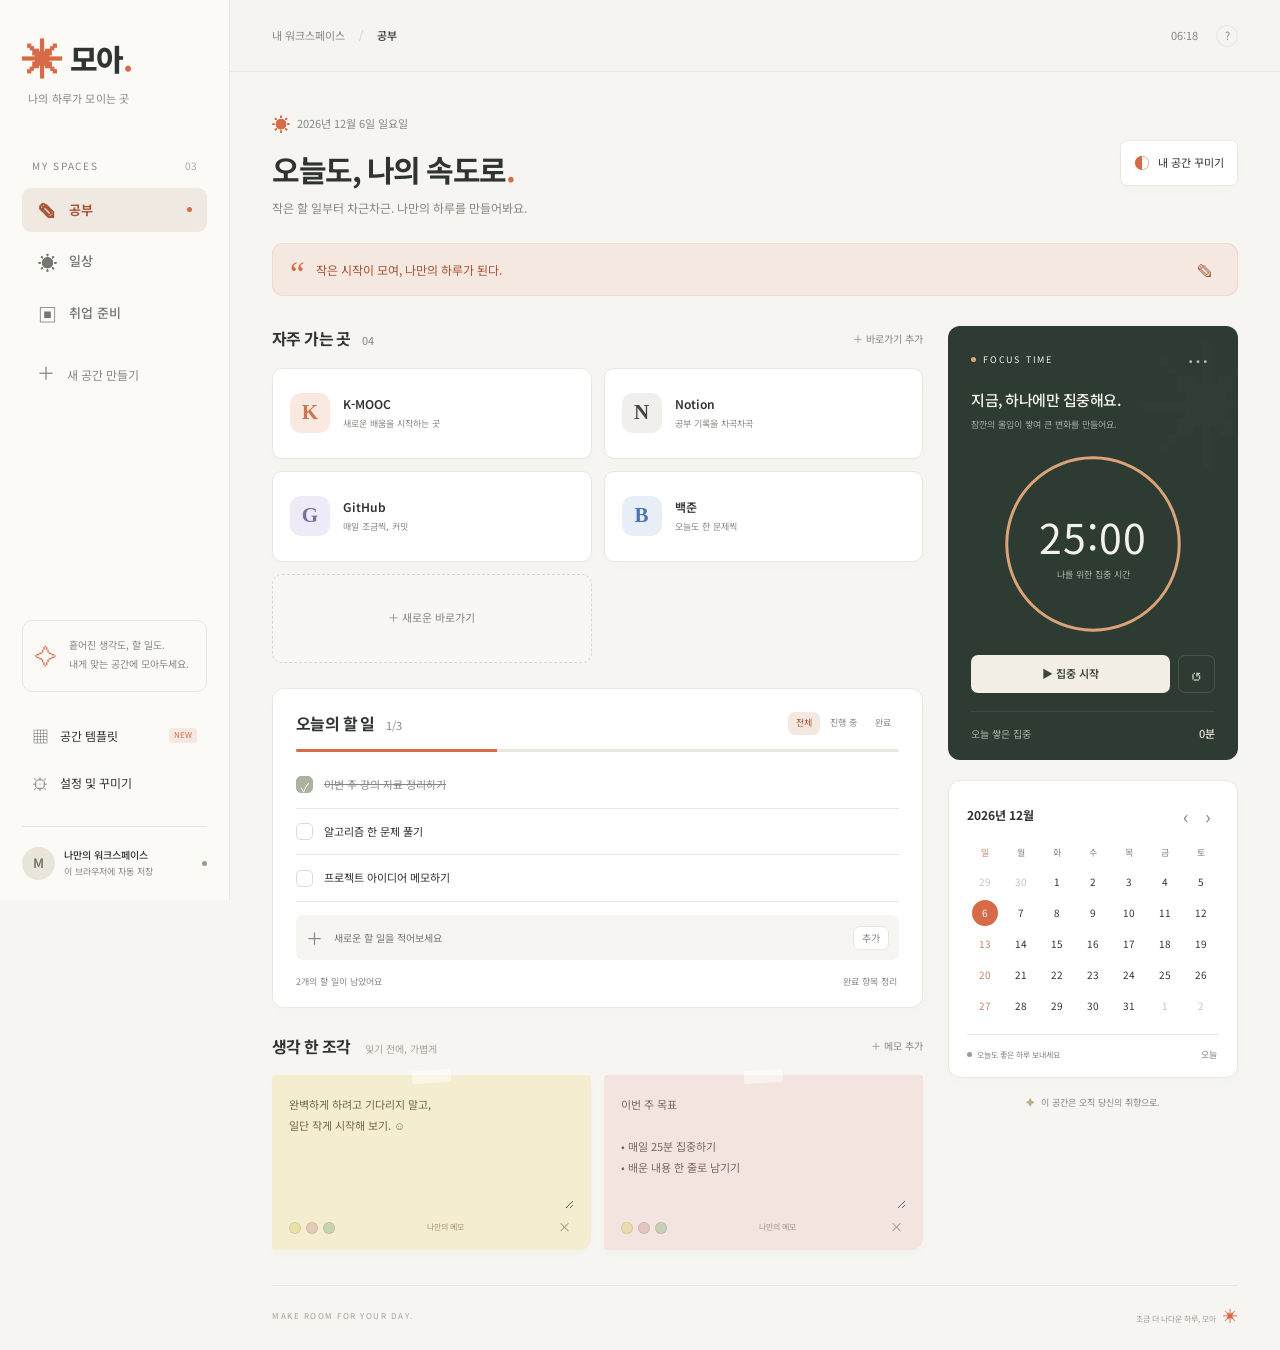
==== index.html @ d9e989df "Add files via upload" ====
<!doctype html>
<html lang="ko">
<head>
  <meta charset="UTF-8"><meta name="viewport" content="width=device-width,initial-scale=1">
  <meta name="theme-color" content="#f6f5f1"><meta name="description" content="링크, 할 일, 메모를 나만의 공간에. 모아와 함께 만드는 정돈된 하루.">
  <title>모아 — 내 취향 시작페이지</title>
  <link rel="icon" href="data:image/svg+xml,%3Csvg xmlns='http://www.w3.org/2000/svg' viewBox='0 0 64 64'%3E%3Crect width='64' height='64' rx='18' fill='%23dc6944'/%3E%3Ctext x='32' y='46' font-size='48' text-anchor='middle' fill='white'%3E✳%3C/text%3E%3C/svg%3E">
  <link rel="stylesheet" href="style.css"><script src="core.js" defer></script><script src="app.js" defer></script>
</head>
<body>
<a class="skip" href="#main">본문으로 이동</a>
<aside class="sidebar">
  <a class="brand" href="#" aria-label="모아 홈"><span class="brand-mark">✳</span> 모아<span class="brand-dot">.</span></a>
  <p class="brand-sub">나의 하루가 모이는 곳</p>
  <div class="nav-label">MY SPACES <span id="spaceCount">03</span></div>
  <nav id="spaces" aria-label="내 공간"></nav>
  <button class="new-space" data-action="new-space"><span>＋</span> 새 공간 만들기</button>
  <div class="sidebar-bottom">
    <div class="small-tip"><span>✧</span><p>흩어진 생각도, 할 일도.<br>내게 맞는 공간에 모아두세요.</p></div>
    <button data-action="templates"><span>▦</span> 공간 템플릿 <small>NEW</small></button>
    <button data-action="settings"><span>⚙</span> 설정 및 꾸미기</button>
    <div class="profile"><span class="avatar">M</span><div><strong>나만의 워크스페이스</strong><small id="saveState">이 브라우저에 자동 저장</small></div><span class="status-dot"></span></div>
  </div>
</aside>
<main id="main">
  <header class="topbar"><div class="breadcrumb">내 워크스페이스 <span>/</span> <strong id="breadcrumb">공부</strong></div><div class="topbar-actions"><span id="liveClock"></span><button class="icon-btn" data-action="help" aria-label="도움말">?</button></div></header>
  <div class="page">
    <section class="welcome"><div><div class="eyebrow"><span class="sun">☀</span> <span id="dateText"></span></div><h1>오늘도, 나의 속도로<span>.</span></h1><p>작은 할 일부터 차근차근. 나만의 하루를 만들어봐요.</p></div><button class="outline-btn" data-action="settings"><span>◐</span> 내 공간 꾸미기</button></section>
    <section class="quote-banner"><div class="quote-mark">“</div><p id="quoteText"></p><button class="icon-btn" data-action="quote" aria-label="좌우명 수정">✎</button></section>
    <div class="dashboard">
      <div class="main-column">
        <section class="links-section"><div class="section-head"><h2>자주 가는 곳 <span id="linkCount"></span></h2><button class="text-btn" data-action="new-link">＋ 바로가기 추가</button></div><div id="links" class="links-grid"></div></section>
        <section class="card todo-section"><div class="section-head"><h2>오늘의 할 일 <span id="todoCount"></span></h2><div class="todo-tabs" role="group" aria-label="할 일 필터"><button data-filter="all" class="selected">전체</button><button data-filter="open">진행 중</button><button data-filter="done">완료</button></div></div><div class="progress-track"><div id="todoProgress"></div></div><div id="todos"></div><form id="todoForm" class="todo-add"><span>＋</span><input id="todoInput" aria-label="새 할 일" placeholder="새로운 할 일을 적어보세요" maxlength="200" required autocomplete="off"><button type="submit">추가</button></form><div class="todo-footer"><span id="todoSummary"></span><button class="muted-btn" data-action="clear-done">완료 항목 정리</button></div></section>
        <section class="notes-section"><div class="section-head"><h2>생각 한 조각 <span class="handwritten">잊기 전에, 가볍게</span></h2><button class="text-btn" data-action="new-note">＋ 메모 추가</button></div><div id="notes" class="notes-grid"></div></section>
      </div>
      <div class="side-column">
        <section class="focus-card"><div class="focus-top"><span><span class="pulse-dot"></span> FOCUS TIME</span><button class="dark-icon" data-action="focus-options" aria-label="집중 시간 설정">⋯</button></div><h2>지금, 하나에만 집중해요.</h2><p>잠깐의 몰입이 쌓여 큰 변화를 만들어요.</p><div class="timer-ring"><svg viewBox="0 0 200 200" aria-hidden="true"><circle class="ring-track" cx="100" cy="100" r="88"/><circle id="timerArc" cx="100" cy="100" r="88"/></svg><div><strong id="timerText">25:00</strong><span id="timerLabel">나를 위한 집중 시간</span></div></div><div class="timer-actions"><button id="timerStart" data-action="timer-toggle">▶ 집중 시작</button><button class="timer-reset" data-action="timer-reset" aria-label="타이머 초기화">↺</button></div><div class="focus-footer"><span>오늘 쌓은 집중</span><strong id="focusTotal">0분</strong></div></section>
        <section class="card calendar-card"><div class="calendar-head"><h2 id="calendarTitle"></h2><div><button class="icon-btn" data-action="month-prev" aria-label="이전 달">‹</button><button class="icon-btn" data-action="month-next" aria-label="다음 달">›</button></div></div><div class="weekdays"><span>일</span><span>월</span><span>화</span><span>수</span><span>목</span><span>금</span><span>토</span></div><div id="calendar" class="calendar-grid"></div><div class="calendar-bottom"><span class="tiny-dot"></span><span id="calendarCaption">오늘도 좋은 하루 보내세요</span><button class="muted-btn" data-action="month-today">오늘</button></div></section>
        <div class="space-caption"><span>✦</span> 이 공간은 오직 당신의 취향으로.</div>
      </div>
    </div>
    <footer class="page-footer"><span>MAKE ROOM FOR YOUR DAY.</span><span>조금 더 나다운 하루, 모아 <span class="orange">✳</span></span></footer>
  </div>
</main>
<dialog id="modal"><div class="modal-head"><h2 id="modalTitle"></h2><button class="icon-btn" id="closeModal" aria-label="닫기">×</button></div><div id="modalBody"></div></dialog>
<div id="toast" role="status" aria-live="polite"></div>
<input type="file" id="backupInput" accept="application/json,.json" hidden><input type="file" id="templateInput" accept="application/json,.json" hidden>
</body></html>
---- style.css ----
@import url('https://fonts.googleapis.com/css2?family=Noto+Sans+KR:wght@400;500;600;700;800&display=swap');
:root{--bg:#f6f5f1;--surface:#fff;--text:#303431;--muted:#858880;--line:#e8e8e1;--accent:#d76a47;--soft:#f4e8e0;--sidebar:#fbfaf7;--shadow:0 5px 20px #343d2b03;--nav:#f0e9e1;--nav-text:#a75335}
*{box-sizing:border-box}body{margin:0;background:var(--bg);color:var(--text);font-family:'Noto Sans KR',-apple-system,BlinkMacSystemFont,'Segoe UI',sans-serif;font-size:13px;line-height:1.6}button,input,textarea,select{font:inherit}button,a,input,textarea,select{-webkit-tap-highlight-color:transparent}button{cursor:pointer;color:inherit}button{border:0;background:none}button:disabled{cursor:default;opacity:.5}a{color:inherit;text-decoration:none}button:focus-visible,a:focus-visible,input:focus-visible,textarea:focus-visible,select:focus-visible{outline:3px solid var(--accent);outline-offset:3px}button:hover{filter:brightness(.95)}h1,h2,p{margin:0}h2{font-size:16px;letter-spacing:-.6px;font-weight:700}button,input,textarea{border-radius:7px}.sidebar{position:fixed;inset:0 auto 0 0;width:230px;background:var(--sidebar);border-right:1px solid var(--line);padding:34px 22px 20px;display:flex;flex-direction:column;z-index:2}.brand{display:flex;align-items:center;gap:9px;font-size:30px;font-weight:800;letter-spacing:-1.8px;width:max-content}.brand-mark{color:var(--accent);font-size:41px;line-height:1}.brand-dot{color:var(--accent);margin-left:-9px}.brand-sub{color:var(--muted);font-size:11px;margin:8px 0 50px 6px;letter-spacing:.2px}.nav-label{font-size:10px;letter-spacing:1.7px;color:var(--muted);margin:0 10px 14px;display:flex;justify-content:space-between}.nav-label span{color:#aaa;font-size:10px;letter-spacing:0}nav{display:flex;flex-direction:column;gap:7px}.space-tab{display:flex;align-items:center;width:100%;border-radius:9px;padding:12px 15px;gap:12px;text-align:left;color:#73776f;font-size:13px;font-weight:500}.space-tab .space-symbol{font-size:19px;line-height:1;width:20px;text-align:center}.space-tab.active{background:var(--nav);color:var(--nav-text);font-weight:700}.space-tab.active:after{content:'';width:5px;height:5px;border-radius:50%;background:var(--accent);margin-left:auto}.space-tab .space-name{overflow:hidden;text-overflow:ellipsis;white-space:nowrap}.new-space{text-align:left;padding:14px 15px;color:var(--muted);font-size:12px;margin-top:8px}.new-space span{font-size:18px;margin-right:9px}.sidebar-bottom{margin-top:auto;padding-top:28px}.small-tip{display:flex;gap:12px;border:1px solid var(--line);border-radius:10px;padding:14px 12px;margin-bottom:20px;color:var(--muted);font-size:10px;line-height:1.9}.small-tip>span{font-size:22px;color:var(--accent)}.sidebar-bottom>button{display:flex;align-items:center;gap:11px;width:100%;font-size:12px;padding:10px}.sidebar-bottom>button>span{font-size:17px;color:var(--muted)}.sidebar-bottom small:not(.profile small){font-size:8px;color:var(--accent);background:var(--soft);padding:1px 5px;border-radius:3px;margin-left:auto}.profile{border-top:1px solid var(--line);margin-top:20px;padding:20px 0 0;display:flex;align-items:center;gap:9px}.avatar{display:grid;place-items:center;background:#e9e5da;color:#777f6b;font-weight:700;width:33px;height:33px;border-radius:50%}.profile strong{display:block;font-size:10px;font-weight:500}.profile small{display:block;font-size:9px;color:var(--muted);margin-top:2px}.status-dot,.tiny-dot{width:5px;height:5px;background:#90a18b;border-radius:50%;display:inline-block}.status-dot{margin-left:auto}main{margin-left:230px;min-height:100vh}.topbar{height:72px;border-bottom:1px solid var(--line);padding:0 42px;display:flex;align-items:center;justify-content:space-between;background:color-mix(in srgb,var(--bg) 94%,transparent)}.breadcrumb{color:var(--muted);font-size:11px}.breadcrumb span{color:#c9cbc3;margin:0 11px}.breadcrumb strong{font-weight:500;color:var(--text)}.topbar-actions{display:flex;align-items:center;gap:18px;color:var(--muted);font-size:11px;font-variant-numeric:tabular-nums}.icon-btn{width:29px;height:29px;display:inline-grid;place-items:center;font-size:18px;color:var(--muted)}.topbar .icon-btn{border:1px solid var(--line);border-radius:50%;width:22px;height:22px;font-size:11px}.page{max-width:1390px;margin:auto;padding:37px 42px 22px}.welcome{display:flex;align-items:center;justify-content:space-between;gap:20px}.eyebrow{font-size:11px;color:var(--muted);display:flex;align-items:center;gap:7px;margin-bottom:9px}.sun{color:var(--accent);font-size:18px}h1{font-size:30px;line-height:1.5;letter-spacing:-1.5px;font-weight:700}h1>span{color:var(--accent)}.welcome p{font-size:12px;color:var(--muted);margin-top:6px}.outline-btn{display:flex;align-items:center;justify-content:center;gap:8px;border:1px solid var(--line);background:var(--surface);font-size:11px;padding:9px 13px;border-radius:7px;white-space:nowrap;box-shadow:var(--shadow)}.outline-btn>span{color:var(--accent);font-size:16px}.quote-banner{margin:26px 0 30px;background:var(--soft);border:1px solid color-mix(in srgb,var(--accent) 12%,transparent);border-radius:11px;padding:11px 17px;display:flex;gap:11px;align-items:center}.quote-mark{color:var(--accent);font-size:33px;line-height:1;height:23px;font-family:Georgia,serif}.quote-banner p{font-size:12px;color:var(--nav-text);flex:1;white-space:pre-wrap;overflow-wrap:anywhere}.quote-banner .icon-btn{font-size:17px;color:var(--nav-text)}.dashboard{display:grid;grid-template-columns:minmax(0,1fr) 290px;gap:25px}.main-column,.side-column{min-width:0}.section-head{display:flex;justify-content:space-between;align-items:center;gap:10px;margin-bottom:16px}.section-head h2>span:not(.handwritten){font-size:11px;color:var(--muted);margin-left:8px;font-weight:400;letter-spacing:0}.text-btn{font-size:10px;color:var(--muted);padding:4px 0;white-space:nowrap}.links-grid{display:grid;grid-template-columns:repeat(2,minmax(0,1fr));gap:12px}.link-card{position:relative;background:var(--surface);border:1px solid var(--line);border-radius:10px;transition:transform .2s,box-shadow .2s;box-shadow:var(--shadow);min-width:0}.link-card:hover{transform:translateY(-2px);box-shadow:0 6px 16px #30343109}.link-anchor{display:flex;align-items:center;gap:13px;padding:20px 17px;min-height:89px}.link-icon{display:grid;place-items:center;flex-shrink:0;width:40px;height:40px;font-size:21px;font-weight:700;border-radius:11px;font-family:Georgia,serif}.peach{background:#f9e9e1;color:#ca7757}.stone{background:#f0efec;color:#444}.purple{background:#eeeaf8;color:#797092}.blue{background:#e8eef8;color:#4c76ab}.link-info{min-width:0;padding-right:10px}.link-info strong{font-size:12px;font-weight:600;display:block;white-space:nowrap;overflow:hidden;text-overflow:ellipsis}.link-info small{font-size:9px;color:var(--muted);display:block;margin-top:4px;white-space:nowrap;overflow:hidden;text-overflow:ellipsis}.link-tools{position:absolute;right:5px;top:4px;display:flex;opacity:0}.link-card:hover .link-tools,.link-card:focus-within .link-tools{opacity:1}.link-tools button{color:var(--muted);font-size:13px;padding:1px 5px;background:var(--surface)}.add-link-card{border:1px dashed #d6d8cd;border-radius:10px;min-height:89px;display:flex;justify-content:center;align-items:center;gap:8px;color:var(--muted);font-size:11px;background:color-mix(in srgb,var(--surface) 25%,transparent)}.card{background:var(--surface);border:1px solid var(--line);border-radius:12px;box-shadow:var(--shadow)}.todo-section{padding:22px 23px 15px;margin-top:25px}.todo-section .section-head{margin-bottom:13px}.todo-tabs{display:flex;gap:2px}.todo-tabs button{font-size:9px;color:var(--muted);padding:4px 8px}.todo-tabs .selected{background:var(--soft);color:var(--nav-text)}.progress-track{height:3px;background:var(--line);border-radius:5px;margin-bottom:10px;overflow:hidden}.progress-track>div{height:100%;background:var(--accent);transition:width .3s}.todo-row{display:flex;align-items:center;gap:11px;padding:13px 0;border-bottom:1px solid var(--line);font-size:11px}.todo-check{appearance:none;width:17px;height:17px;border:1px solid #d9dcd3;border-radius:5px;cursor:pointer;display:grid;place-items:center;flex-shrink:0;margin:0}.todo-check:checked{background:#aab3a0;border-color:#aab3a0}.todo-check:checked:after{content:'✓';font-size:12px;color:white}.todo-row label{flex:1;overflow-wrap:anywhere;cursor:pointer}.todo-row.done label{text-decoration:line-through;color:var(--muted)}.todo-row button{color:var(--muted);opacity:0}.todo-row:hover button,.todo-row:focus-within button{opacity:1}.todo-add{display:flex;align-items:center;gap:9px;margin-top:13px;padding:9px 10px;background:var(--bg);border-radius:7px;color:var(--muted)}.todo-add>span{font-size:17px}.todo-add input{background:none;border:0;outline:none;min-width:0;flex:1;color:var(--text);font-size:10px}.todo-add button{background:var(--surface);border:1px solid var(--line);padding:3px 8px;font-size:10px}.todo-footer{display:flex;justify-content:space-between;align-items:center;color:var(--muted);font-size:9px;margin-top:13px}.muted-btn{font-size:9px;color:var(--muted);padding:2px}.notes-section{margin-top:26px}.handwritten{font-size:10px;color:#a6a49a;font-weight:400;margin-left:11px;letter-spacing:0}.notes-grid{display:grid;grid-template-columns:repeat(2,minmax(0,1fr));gap:13px}.note{position:relative;min-height:174px;border-radius:3px 3px 12px 3px;padding:19px 17px 12px;box-shadow:0 4px 9px #574a2205;display:flex;flex-direction:column}.note:before{content:'';width:39px;height:13px;background:#ffffff75;position:absolute;top:-5px;left:calc(50% - 20px);transform:rotate(-4deg)}.note.yellow{background:#f5edcf;color:#716849}.note.pink{background:#f4e4df;color:#7f6661}.note.green{background:#e3ebdd;color:#5a6c51}.note textarea{border:0;background:transparent;resize:vertical;min-height:115px;flex:1;width:100%;font-size:11px;line-height:1.9;color:inherit;border-radius:2px;padding:0}.note-footer{display:flex;justify-content:space-between;align-items:center;font-size:8px;opacity:.65;margin-top:8px}.note-footer button{font-size:13px;padding:0 3px}.note-colors{display:flex;gap:5px}.note-colors button{width:12px;height:12px;border-radius:50%;border:1px solid #0002}.note-colors [data-color=yellow]{background:#e7d994}.note-colors [data-color=pink]{background:#d9b6ad}.note-colors [data-color=green]{background:#b0c49f}.focus-card{background:#2e3b32;border-radius:12px;padding:22px 23px 17px;color:#f3f2e9;position:relative;overflow:hidden}.focus-card:after{content:'✳';position:absolute;font-size:135px;color:#ffffff03;right:-40px;top:-33px;pointer-events:none}.focus-top{display:flex;align-items:center;justify-content:space-between}.focus-top>span{font-size:9px;letter-spacing:1.8px;display:flex;align-items:center;gap:7px}.pulse-dot{width:5px;height:5px;border-radius:50%;background:#ddac74}.dark-icon{font-size:22px;line-height:1;color:#b1b9ae}.focus-card h2{font-size:15px;margin-top:16px;font-weight:500;letter-spacing:-.5px}.focus-card>p{font-size:9px;color:#a3aea2;margin-top:6px}.timer-ring{width:196px;height:196px;position:relative;margin:14px auto 13px}.timer-ring svg{position:absolute;width:100%;height:100%;transform:rotate(-90deg)}.timer-ring circle{fill:none;stroke-width:3;stroke-linecap:round}.ring-track{stroke:#ffffff12}#timerArc{stroke:#dba478;stroke-dasharray:552.92;stroke-dashoffset:0;transition:stroke-dashoffset .8s}.timer-ring>div{position:absolute;inset:0;display:flex;justify-content:center;align-items:center;flex-direction:column}.timer-ring strong{font-size:41px;letter-spacing:1px;font-weight:400;line-height:1.5;font-variant-numeric:tabular-nums}.timer-ring span{font-size:9px;color:#adb7a8}.timer-actions{display:flex;gap:8px}.timer-actions>button:first-child{background:#f2eee4;color:#3b453a;flex:1;padding:10px;font-size:11px;font-weight:600}.timer-reset{border:1px solid #ffffff20;width:37px;font-size:21px;color:#c4cec2}.focus-footer{display:flex;justify-content:space-between;align-items:center;border-top:1px solid #ffffff12;margin-top:18px;padding-top:13px;font-size:10px;color:#adb7a8}.focus-footer strong{font-size:11px;color:#e9e5d8;font-weight:500}.calendar-card{margin-top:20px;padding:19px 18px 13px}.calendar-head{display:flex;justify-content:space-between;align-items:center;margin-bottom:17px}.calendar-head h2{font-size:12px;letter-spacing:0}.calendar-head .icon-btn{width:22px;height:22px;font-size:19px}.weekdays,.calendar-grid{display:grid;grid-template-columns:repeat(7,1fr);text-align:center}.weekdays{color:var(--muted);font-size:9px;margin-bottom:8px}.weekdays span:first-child{color:#c9826b}.calendar-grid{gap:5px 0;font-size:10px}.calendar-day{display:grid;place-items:center;min-height:26px;width:26px;margin:auto;border-radius:50%}.calendar-day.outside{color:#c3c6bd}.calendar-day.today{background:var(--accent);color:white}.calendar-day.sunday:not(.today):not(.outside){color:#c9826b}.calendar-bottom{border-top:1px solid var(--line);margin-top:15px;padding-top:11px;display:flex;gap:5px;align-items:center;font-size:8px;color:var(--muted)}.calendar-bottom .muted-btn{margin-left:auto}.space-caption{display:flex;gap:6px;align-items:center;justify-content:center;color:var(--muted);font-size:9px;margin-top:18px}.space-caption>span{color:#baae8d}.page-footer{margin-top:35px;padding-top:18px;border-top:1px solid var(--line);display:flex;justify-content:space-between;align-items:center;color:#a1a399;font-size:8px}.page-footer>span:first-child{letter-spacing:1.5px}.orange{color:var(--accent);font-size:15px;margin-left:5px}.empty{text-align:center;padding:23px 10px;color:var(--muted);font-size:11px}.links-grid>.empty,.notes-grid>.empty{grid-column:1/-1;border:1px dashed var(--line);border-radius:9px}dialog{width:min(490px,calc(100% - 32px));max-height:88vh;border:1px solid var(--line);border-radius:16px;padding:25px;background:var(--surface);color:var(--text);box-shadow:0 22px 100px #16201835}dialog::backdrop{background:#202c2859;backdrop-filter:blur(3px)}.modal-head{display:flex;justify-content:space-between;align-items:center;margin-bottom:20px}.modal-head h2{font-size:19px}dialog label.field{display:flex;flex-direction:column;gap:7px;font-size:11px;font-weight:600;margin-bottom:16px}dialog input:not([type=checkbox]):not([type=file]),dialog textarea,dialog select{width:100%;padding:11px 12px;border:1px solid var(--line);background:var(--bg);color:var(--text);outline-offset:0;font-size:12px}dialog textarea{min-height:90px;resize:vertical}.dialog-actions{display:flex;justify-content:flex-end;gap:8px;margin-top:20px}.primary-btn{background:var(--accent);color:white;padding:10px 17px;font-size:12px;border-radius:7px}.secondary-btn{border:1px solid var(--line);padding:9px 14px;font-size:11px;border-radius:7px}.danger-btn{color:#b94839;border:1px solid #c4634545;padding:9px 14px;font-size:11px;border-radius:7px}.dialog-copy{font-size:12px;color:var(--muted);line-height:1.9;margin-bottom:15px}.dialog-error{color:#ba4838;font-size:11px;min-height:18px}.setting-section{border-bottom:1px solid var(--line);padding-bottom:20px;margin-bottom:20px}.setting-section h3{font-size:12px;margin:0 0 12px}.theme-options{display:flex;gap:9px;flex-wrap:wrap}.theme-choice{border:2px solid transparent;border-radius:8px;padding:8px;font-size:10px;display:flex;flex-direction:column;align-items:center;gap:6px}.theme-choice[aria-pressed=true]{border-color:var(--accent)}.swatch{width:58px;height:35px;border:1px solid #0001;border-radius:5px}.settings-row{display:flex;gap:8px;align-items:center;flex-wrap:wrap}.settings-row>*{flex:1}.settings-row input[type=checkbox]{flex:0;width:16px;height:16px;accent-color:var(--accent)}.settings-row label{font-size:11px}.hint{font-size:10px;color:var(--muted);margin:9px 0 0}.space-manage{display:flex;justify-content:space-between;align-items:center;margin-top:12px;padding:9px;border:1px solid var(--line);border-radius:8px}.space-manage>span{font-size:11px;max-width:150px;overflow:hidden;text-overflow:ellipsis;white-space:nowrap}.template-card{display:flex;gap:12px;align-items:center;padding:14px;border:1px solid var(--line);border-radius:10px;margin:10px 0}.template-icon{font-size:23px;background:var(--soft);width:42px;height:42px;display:grid;place-items:center;border-radius:10px}.template-card strong{display:block;font-size:12px}.template-card p{font-size:10px;color:var(--muted);margin-top:3px}.template-card>button{margin-left:auto;white-space:nowrap;font-size:11px;color:var(--accent)}.template-card>div:not(.template-icon){flex:1}.timer-options{display:flex;gap:10px}.timer-options button{flex:1;border:1px solid var(--line);padding:16px 10px}.timer-options button.selected{border-color:var(--accent);color:var(--accent);background:var(--soft)}.import-preview{background:var(--bg);border:1px solid var(--line);border-radius:8px;padding:14px;margin-bottom:15px;font-size:12px}#toast{position:fixed;bottom:26px;left:calc(50% + 115px);transform:translate(-50%,20px);opacity:0;pointer-events:none;background:#303d33;color:white;border-radius:10px;padding:12px 20px;font-size:12px;z-index:10;transition:opacity .2s,transform .2s;box-shadow:0 4px 20px #0002;max-width:90vw}#toast.show{opacity:1;transform:translate(-50%,0)}.skip{position:fixed;top:-100px;left:20px;z-index:100;background:var(--surface);padding:10px}.skip:focus{top:10px}body[data-theme=sage]{--bg:#f0f3ee;--sidebar:#f7f9f4;--accent:#668068;--soft:#e4ebdf;--nav:#e4ebdf;--nav-text:#4c694f}body[data-theme=lavender]{--bg:#f3f1f7;--sidebar:#fbf9fd;--accent:#8972a8;--soft:#ece6f3;--nav:#eae3f1;--nav-text:#77618d}body[data-theme=night]{--bg:#222824;--sidebar:#262e28;--surface:#2c352e;--text:#e3e6da;--muted:#b0b7a9;--line:#404b41;--accent:#d9a27c;--soft:#3e3e32;--nav:#424234;--nav-text:#e1bc92}body.has-background{background-image:linear-gradient(#f6f5f1b8,#f6f5f1db),var(--user-bg);background-size:cover;background-attachment:fixed;background-position:center}body[data-theme=night].has-background{background-image:linear-gradient(#222824d9,#222824ed),var(--user-bg)}
@media(min-width:1500px){.page{padding-top:45px}.dashboard{grid-template-columns:minmax(0,1fr) 310px;gap:30px}.link-anchor{padding:23px}.note{min-height:194px}.focus-card{padding:25px}.timer-ring{margin-top:22px;margin-bottom:22px}}
@media(max-width:1180px){.sidebar{width:200px;padding:30px 17px 18px}main{margin-left:200px}.page{padding:28px 26px 20px}.topbar{padding:0 26px}.dashboard{grid-template-columns:minmax(0,1fr) 260px;gap:20px}.link-anchor{padding:17px 12px;gap:10px}.link-icon{width:34px;height:34px}.link-info small{font-size:8px}.todo-section{padding:18px 16px 13px}.focus-card{padding:20px 18px}#toast{left:calc(50% + 100px)}}
@media(max-width:960px){.sidebar{width:178px;padding:25px 12px 15px}.brand-sub{font-size:9px;margin-bottom:38px}main{margin-left:178px}.dashboard{grid-template-columns:minmax(0,1fr) 238px;gap:16px}.page{padding:25px 20px 18px}.topbar{padding:0 20px;height:60px}h1{font-size:25px}.welcome .outline-btn{font-size:0;padding:8px}.welcome .outline-btn span{font-size:18px}.links-grid{grid-template-columns:1fr}.link-anchor{padding:12px 14px;min-height:65px}.add-link-card{min-height:52px}.link-info small{font-size:9px}.timer-ring{width:175px;height:175px}.timer-ring strong{font-size:35px}.todo-tabs button{padding:3px 5px}.notes-grid{grid-template-columns:1fr}.sidebar-bottom .small-tip{display:none}.handwritten{display:none}.section-head h2{font-size:14px}#toast{left:calc(50% + 89px)}}
@media(max-width:720px){.sidebar{position:relative;width:100%;padding:16px 20px;border-right:0;border-bottom:1px solid var(--line);display:block}.brand{font-size:25px}.brand-mark{font-size:33px}.brand-sub,.nav-label,.sidebar-bottom{display:none}nav{flex-direction:row;margin-top:18px;overflow-x:auto;gap:6px;padding-bottom:3px}nav .space-tab{width:auto;white-space:nowrap;padding:8px 12px;font-size:11px;flex-shrink:0;gap:7px}nav .space-tab .space-name{max-width:120px}nav .space-tab .space-symbol{font-size:16px}.space-tab.active:after{display:none}.new-space{position:absolute;right:17px;top:13px;font-size:10px;margin:0;padding:8px}.new-space span{font-size:15px;margin-right:4px}main{margin-left:0}.topbar{height:45px;padding:0 20px}.page{padding:24px 20px}.dashboard{grid-template-columns:1fr;gap:23px}.welcome p{font-size:10px}h1{font-size:26px}.eyebrow{font-size:10px}.quote-banner{margin:22px 0;padding:10px 12px}.quote-banner p{font-size:10px}.links-grid{grid-template-columns:repeat(2,minmax(0,1fr));gap:10px}.link-anchor{gap:9px;padding:17px 12px;min-height:85px}.link-info strong{font-size:11px}.link-info small{font-size:8px}.link-icon{width:32px;height:32px;font-size:18px}.add-link-card{min-height:85px}.section-head h2{font-size:15px}.notes-grid{grid-template-columns:repeat(2,minmax(0,1fr))}.note{padding:17px 12px 10px;min-height:175px}.note textarea{font-size:10px}.side-column{display:grid;grid-template-columns:1fr 1fr;gap:14px;align-items:start}.focus-card{padding:17px 14px}.focus-card h2{font-size:12px}.focus-card>p{font-size:8px}.focus-top>span{font-size:8px;letter-spacing:1px}.timer-ring{width:145px;height:145px;max-width:100%;margin:13px auto}.timer-ring strong{font-size:30px}.timer-ring span{font-size:8px}.timer-actions>button:first-child{padding:9px 4px;font-size:9px}.timer-reset{width:29px}.calendar-card{margin-top:0;padding:17px 11px 13px}.calendar-head{margin-bottom:11px}.calendar-head h2{font-size:10px}.calendar-head .icon-btn{width:17px}.calendar-grid{gap:6px 0;font-size:9px}.calendar-day{width:21px;min-height:24px}.calendar-bottom{font-size:7px;gap:3px;flex-wrap:wrap}.space-caption{grid-column:1/-1;margin:0;font-size:8px}.page-footer{font-size:7px;margin-top:25px;gap:10px}#toast{left:50%;width:max-content;max-width:90vw}.link-tools{opacity:1}.todo-row button{opacity:1}}
@media(max-width:380px){.side-column{grid-template-columns:1fr}.timer-ring{width:190px;height:190px}.calendar-day{width:30px;min-height:30px}.link-info small{display:none}h1{font-size:23px}}
@media(prefers-reduced-motion:reduce){*{transition:none!important;scroll-behavior:auto!important}}
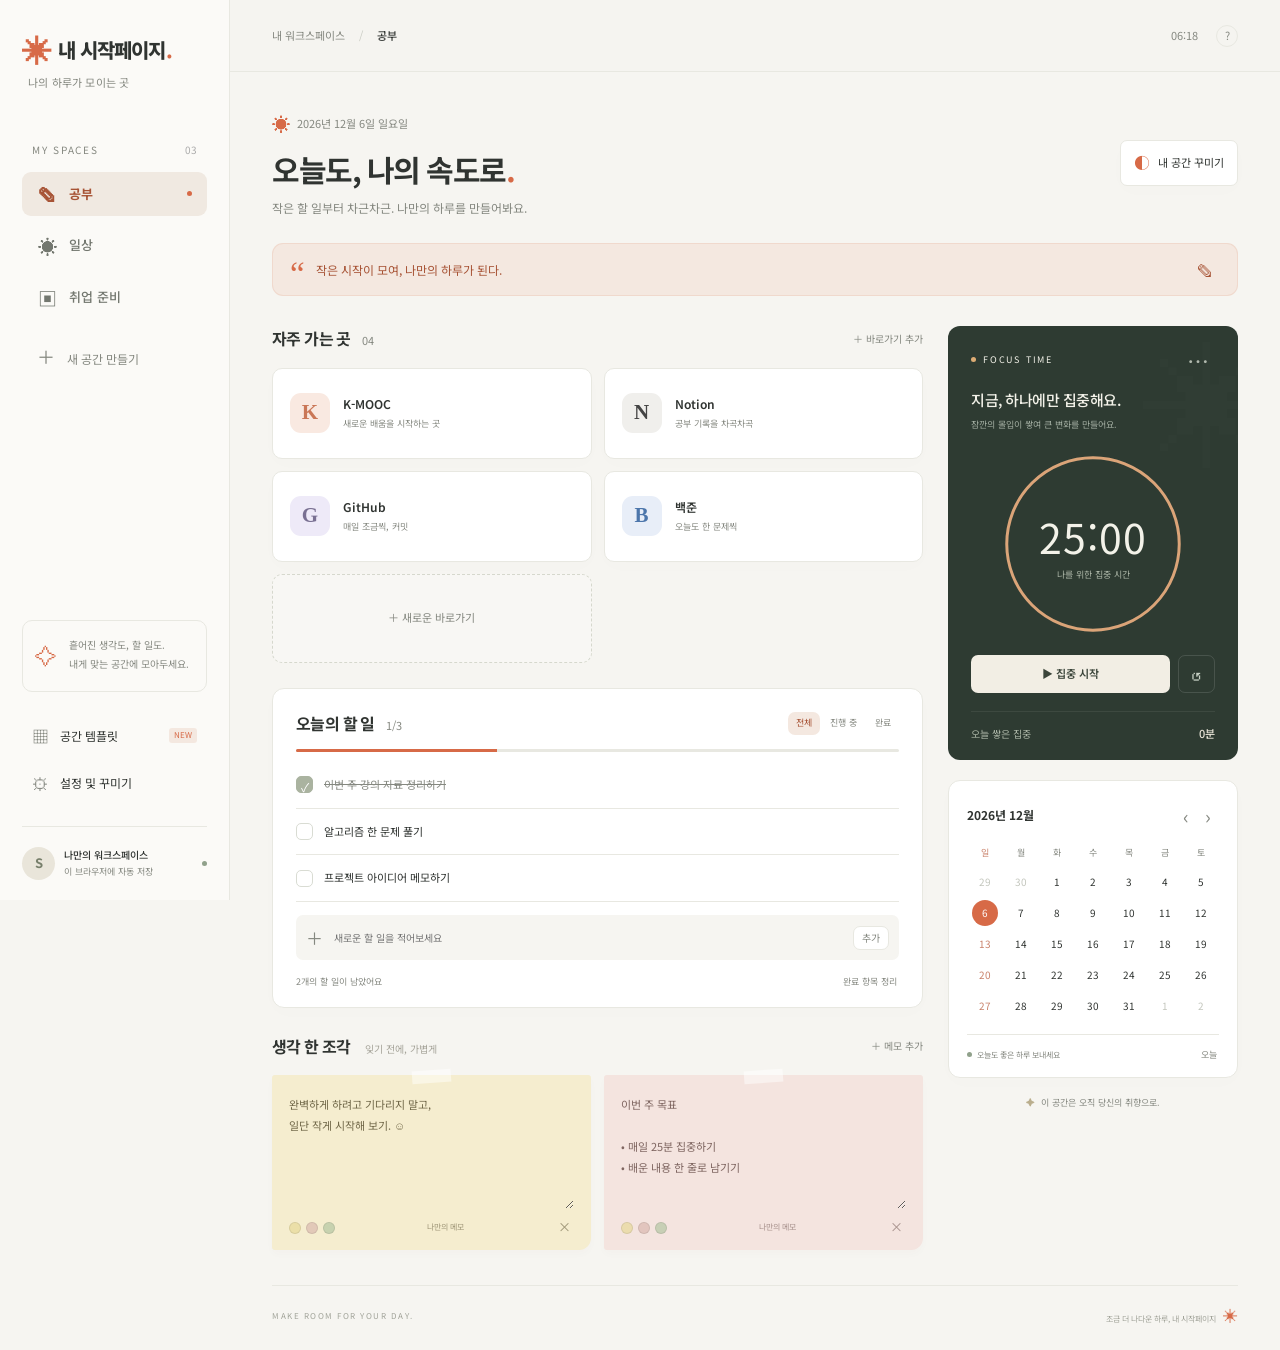
==== commit 213cdf45: "Add files via upload" ====
--- a/index.html
+++ b/index.html
@@ -2,15 +2,15 @@
 <html lang="ko">
 <head>
   <meta charset="UTF-8"><meta name="viewport" content="width=device-width,initial-scale=1">
-  <meta name="theme-color" content="#f6f5f1"><meta name="description" content="링크, 할 일, 메모를 나만의 공간에. 모아와 함께 만드는 정돈된 하루.">
-  <title>모아 — 내 취향 시작페이지</title>
+  <meta name="theme-color" content="#f6f5f1"><meta name="description" content="링크, 할 일, 메모를 나만의 공간에. 시작페이지와 함께 만드는 정돈된 하루.">
+  <title>내 시작페이지</title>
   <link rel="icon" href="data:image/svg+xml,%3Csvg xmlns='http://www.w3.org/2000/svg' viewBox='0 0 64 64'%3E%3Crect width='64' height='64' rx='18' fill='%23dc6944'/%3E%3Ctext x='32' y='46' font-size='48' text-anchor='middle' fill='white'%3E✳%3C/text%3E%3C/svg%3E">
   <link rel="stylesheet" href="style.css"><script src="core.js" defer></script><script src="app.js" defer></script>
 </head>
 <body>
 <a class="skip" href="#main">본문으로 이동</a>
 <aside class="sidebar">
-  <a class="brand" href="#" aria-label="모아 홈"><span class="brand-mark">✳</span> 모아<span class="brand-dot">.</span></a>
+  <a class="brand temporary-brand" href="#" aria-label="내 시작페이지 홈"><span class="brand-mark">✳</span> 내 시작페이지<span class="brand-dot">.</span></a>
   <p class="brand-sub">나의 하루가 모이는 곳</p>
   <div class="nav-label">MY SPACES <span id="spaceCount">03</span></div>
   <nav id="spaces" aria-label="내 공간"></nav>
@@ -19,7 +19,7 @@
     <div class="small-tip"><span>✧</span><p>흩어진 생각도, 할 일도.<br>내게 맞는 공간에 모아두세요.</p></div>
     <button data-action="templates"><span>▦</span> 공간 템플릿 <small>NEW</small></button>
     <button data-action="settings"><span>⚙</span> 설정 및 꾸미기</button>
-    <div class="profile"><span class="avatar">M</span><div><strong>나만의 워크스페이스</strong><small id="saveState">이 브라우저에 자동 저장</small></div><span class="status-dot"></span></div>
+    <div class="profile"><span class="avatar">S</span><div><strong>나만의 워크스페이스</strong><small id="saveState">이 브라우저에 자동 저장</small></div><span class="status-dot"></span></div>
   </div>
 </aside>
 <main id="main">
@@ -39,7 +39,7 @@
         <div class="space-caption"><span>✦</span> 이 공간은 오직 당신의 취향으로.</div>
       </div>
     </div>
-    <footer class="page-footer"><span>MAKE ROOM FOR YOUR DAY.</span><span>조금 더 나다운 하루, 모아 <span class="orange">✳</span></span></footer>
+    <footer class="page-footer"><span>MAKE ROOM FOR YOUR DAY.</span><span>조금 더 나다운 하루, 내 시작페이지 <span class="orange">✳</span></span></footer>
   </div>
 </main>
 <dialog id="modal"><div class="modal-head"><h2 id="modalTitle"></h2><button class="icon-btn" id="closeModal" aria-label="닫기">×</button></div><div id="modalBody"></div></dialog>
--- a/style.css
+++ b/style.css
@@ -7,3 +7,7 @@
 @media(max-width:720px){.sidebar{position:relative;width:100%;padding:16px 20px;border-right:0;border-bottom:1px solid var(--line);display:block}.brand{font-size:25px}.brand-mark{font-size:33px}.brand-sub,.nav-label,.sidebar-bottom{display:none}nav{flex-direction:row;margin-top:18px;overflow-x:auto;gap:6px;padding-bottom:3px}nav .space-tab{width:auto;white-space:nowrap;padding:8px 12px;font-size:11px;flex-shrink:0;gap:7px}nav .space-tab .space-name{max-width:120px}nav .space-tab .space-symbol{font-size:16px}.space-tab.active:after{display:none}.new-space{position:absolute;right:17px;top:13px;font-size:10px;margin:0;padding:8px}.new-space span{font-size:15px;margin-right:4px}main{margin-left:0}.topbar{height:45px;padding:0 20px}.page{padding:24px 20px}.dashboard{grid-template-columns:1fr;gap:23px}.welcome p{font-size:10px}h1{font-size:26px}.eyebrow{font-size:10px}.quote-banner{margin:22px 0;padding:10px 12px}.quote-banner p{font-size:10px}.links-grid{grid-template-columns:repeat(2,minmax(0,1fr));gap:10px}.link-anchor{gap:9px;padding:17px 12px;min-height:85px}.link-info strong{font-size:11px}.link-info small{font-size:8px}.link-icon{width:32px;height:32px;font-size:18px}.add-link-card{min-height:85px}.section-head h2{font-size:15px}.notes-grid{grid-template-columns:repeat(2,minmax(0,1fr))}.note{padding:17px 12px 10px;min-height:175px}.note textarea{font-size:10px}.side-column{display:grid;grid-template-columns:1fr 1fr;gap:14px;align-items:start}.focus-card{padding:17px 14px}.focus-card h2{font-size:12px}.focus-card>p{font-size:8px}.focus-top>span{font-size:8px;letter-spacing:1px}.timer-ring{width:145px;height:145px;max-width:100%;margin:13px auto}.timer-ring strong{font-size:30px}.timer-ring span{font-size:8px}.timer-actions>button:first-child{padding:9px 4px;font-size:9px}.timer-reset{width:29px}.calendar-card{margin-top:0;padding:17px 11px 13px}.calendar-head{margin-bottom:11px}.calendar-head h2{font-size:10px}.calendar-head .icon-btn{width:17px}.calendar-grid{gap:6px 0;font-size:9px}.calendar-day{width:21px;min-height:24px}.calendar-bottom{font-size:7px;gap:3px;flex-wrap:wrap}.space-caption{grid-column:1/-1;margin:0;font-size:8px}.page-footer{font-size:7px;margin-top:25px;gap:10px}#toast{left:50%;width:max-content;max-width:90vw}.link-tools{opacity:1}.todo-row button{opacity:1}}
 @media(max-width:380px){.side-column{grid-template-columns:1fr}.timer-ring{width:190px;height:190px}.calendar-day{width:30px;min-height:30px}.link-info small{display:none}h1{font-size:23px}}
 @media(prefers-reduced-motion:reduce){*{transition:none!important;scroll-behavior:auto!important}}
+
+/* Temporary project title */
+.brand.temporary-brand{font-size:20px;letter-spacing:-1px;gap:7px}.temporary-brand .brand-mark{font-size:30px}.temporary-brand .brand-dot{margin-left:-6px}
+@media(max-width:960px) and (min-width:721px){.brand.temporary-brand{font-size:17px;gap:5px}.temporary-brand .brand-mark{font-size:25px}}
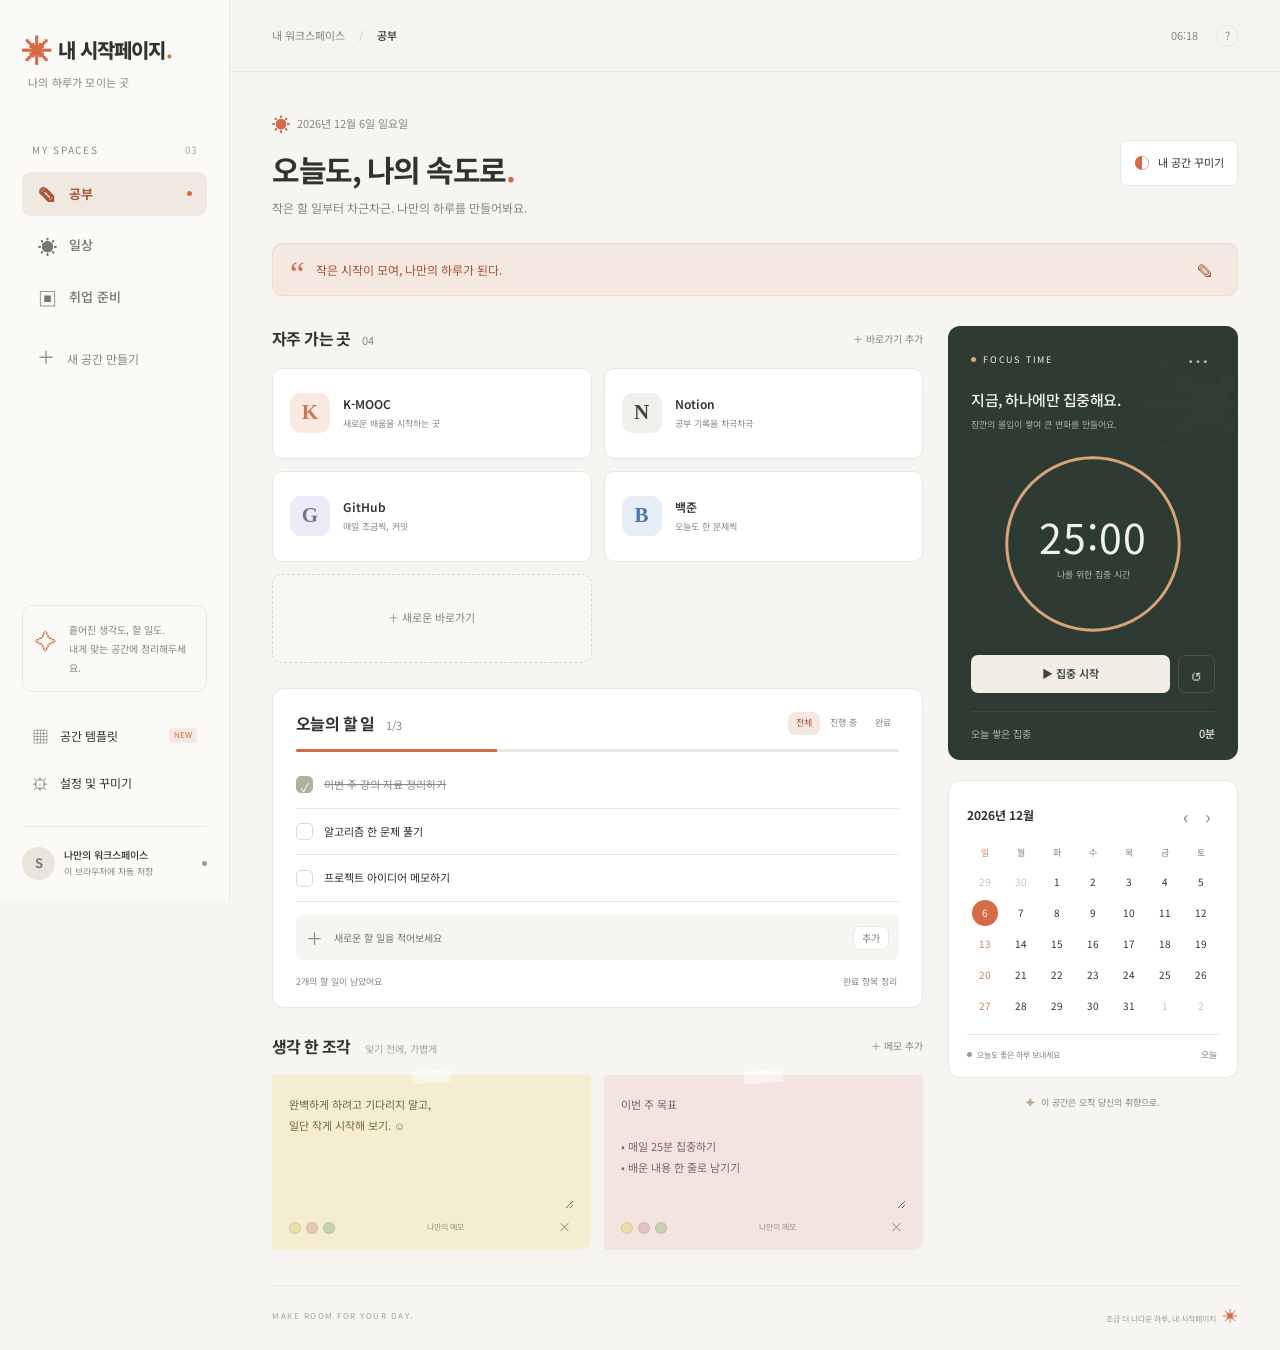
==== commit 0a0535fe: "Add files via upload" ====
--- a/index.html
+++ b/index.html
@@ -16,7 +16,7 @@
   <nav id="spaces" aria-label="내 공간"></nav>
   <button class="new-space" data-action="new-space"><span>＋</span> 새 공간 만들기</button>
   <div class="sidebar-bottom">
-    <div class="small-tip"><span>✧</span><p>흩어진 생각도, 할 일도.<br>내게 맞는 공간에 모아두세요.</p></div>
+    <div class="small-tip"><span>✧</span><p>흩어진 생각도, 할 일도.<br>내게 맞는 공간에 정리해두세요.</p></div>
     <button data-action="templates"><span>▦</span> 공간 템플릿 <small>NEW</small></button>
     <button data-action="settings"><span>⚙</span> 설정 및 꾸미기</button>
     <div class="profile"><span class="avatar">S</span><div><strong>나만의 워크스페이스</strong><small id="saveState">이 브라우저에 자동 저장</small></div><span class="status-dot"></span></div>
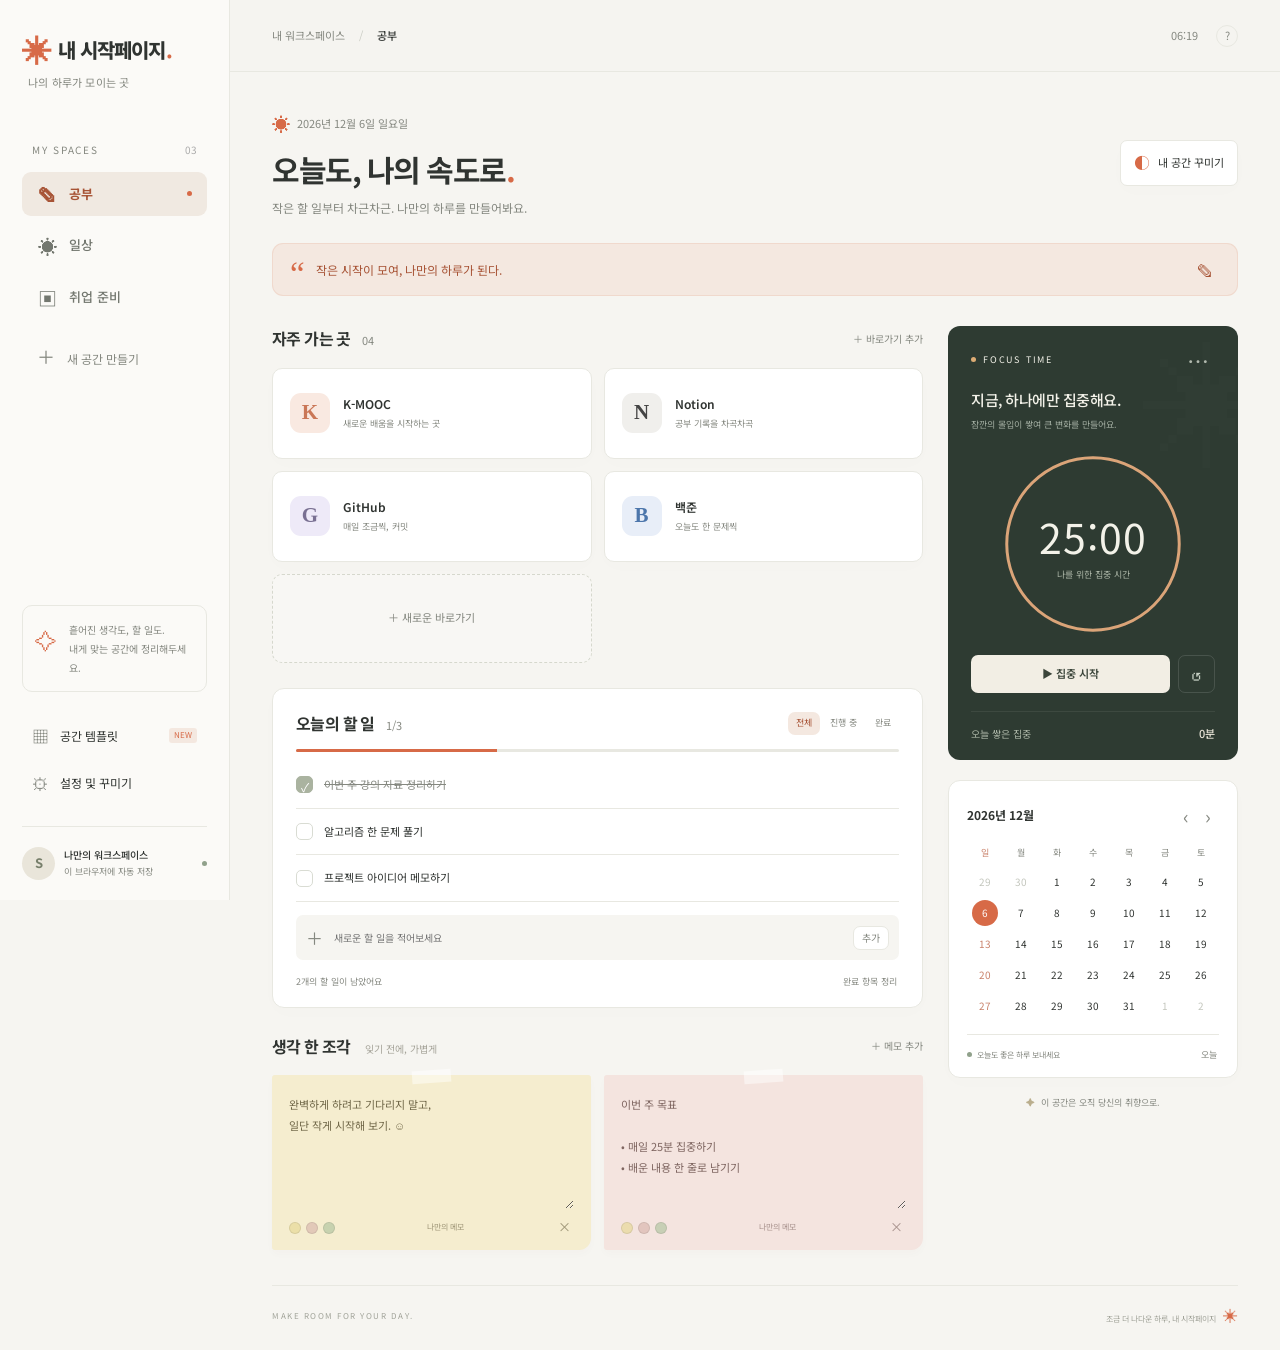
==== commit 81d99f4d: "Add files via upload" ====
--- a/index.html
+++ b/index.html
@@ -4,8 +4,9 @@
   <meta charset="UTF-8"><meta name="viewport" content="width=device-width,initial-scale=1">
   <meta name="theme-color" content="#f6f5f1"><meta name="description" content="링크, 할 일, 메모를 나만의 공간에. 시작페이지와 함께 만드는 정돈된 하루.">
   <title>내 시작페이지</title>
+  <meta property="og:title" content="내 시작페이지"><meta property="og:description" content="공간별 링크, 할 일, 메모를 관리하는 나만의 시작페이지.">
   <link rel="icon" href="data:image/svg+xml,%3Csvg xmlns='http://www.w3.org/2000/svg' viewBox='0 0 64 64'%3E%3Crect width='64' height='64' rx='18' fill='%23dc6944'/%3E%3Ctext x='32' y='46' font-size='48' text-anchor='middle' fill='white'%3E✳%3C/text%3E%3C/svg%3E">
-  <link rel="stylesheet" href="style.css"><script src="core.js" defer></script><script src="app.js" defer></script>
+  <link rel="stylesheet" href="style.css"><link rel="stylesheet" href="themes.css"><link rel="stylesheet" href="seasons.css"><script src="core.js" defer></script><script src="app.js" defer></script>
 </head>
 <body>
 <a class="skip" href="#main">본문으로 이동</a>
@@ -23,7 +24,7 @@
   </div>
 </aside>
 <main id="main">
-  <header class="topbar"><div class="breadcrumb">내 워크스페이스 <span>/</span> <strong id="breadcrumb">공부</strong></div><div class="topbar-actions"><span id="liveClock"></span><button class="icon-btn" data-action="help" aria-label="도움말">?</button></div></header>
+  <header class="topbar"><button class="retro-start" data-action="settings" aria-label="시작 메뉴: 설정 열기">▦ 시작</button><div class="breadcrumb">내 워크스페이스 <span>/</span> <strong id="breadcrumb">공부</strong></div><div class="topbar-actions"><span id="liveClock"></span><button class="icon-btn" data-action="help" aria-label="도움말">?</button></div></header>
   <div class="page">
     <section class="welcome"><div><div class="eyebrow"><span class="sun">☀</span> <span id="dateText"></span></div><h1>오늘도, 나의 속도로<span>.</span></h1><p>작은 할 일부터 차근차근. 나만의 하루를 만들어봐요.</p></div><button class="outline-btn" data-action="settings"><span>◐</span> 내 공간 꾸미기</button></section>
     <section class="quote-banner"><div class="quote-mark">“</div><p id="quoteText"></p><button class="icon-btn" data-action="quote" aria-label="좌우명 수정">✎</button></section>
--- a/themes.css
+++ b/themes.css
@@ -0,0 +1,181 @@
+/* Additional visual themes. All controls use the shared application logic. */
+.retro-start{display:none}
+body[data-theme=gaming]{--bg:#0c0c16;--sidebar:#10101c;--surface:#171724;--text:#f0eefc;--muted:#a4a2bb;--line:#2c2a42;--accent:#c3f25b;--soft:#252c1b;--nav:#232337;--nav-text:#d7f9a5;--shadow:0 8px 28px #0002;background-image:radial-gradient(ellipse at 80% 0%,#652dc425,transparent 50%),radial-gradient(circle at 30% 70%,#9b88cf24 1px,transparent 1px);background-size:auto,29px 29px}
+body[data-theme=gaming] .sidebar{border-right-color:#34304b}
+body[data-theme=gaming] .brand-mark{color:#c3f25b;text-shadow:0 0 19px #c3f25b88}
+body[data-theme=gaming] .brand-sub{letter-spacing:2px;text-transform:uppercase;color:#a5a0bb}
+body[data-theme=gaming] .nav-label{color:#8b86a7;font-weight:700}
+body[data-theme=gaming] .space-tab{border:1px solid transparent;border-radius:5px}
+body[data-theme=gaming] .space-tab.active{border-color:#a5d74666;background:linear-gradient(90deg,#c3f25b19,#c3f25b04);box-shadow:inset 3px 0 #c3f25b;color:#d5f8a0}
+body[data-theme=gaming] .space-tab .space-symbol{color:#af98f9}
+body[data-theme=gaming] .space-tab.active .space-symbol{color:#c3f25b}
+body[data-theme=gaming] .sidebar-bottom .small-tip{border-color:#3e335c;background:#8d66d50a;color:#ada5c2}
+body[data-theme=gaming] .avatar{border:1px solid #bca1fb;background:#41325c;color:#e3d4ff;border-radius:8px;box-shadow:0 0 14px #ad6fff22}
+body[data-theme=gaming] .topbar{background:#10101ae6;backdrop-filter:blur(10px);border-color:#2f2b44}
+body[data-theme=gaming] .topbar-actions{color:#c3f25b;font-family:Consolas,monospace}
+body[data-theme=gaming] .welcome{position:relative;padding:17px 0 12px}
+body[data-theme=gaming] .welcome:before{content:'PLAYER HUB  /  PERSONAL SPACE';position:absolute;top:-8px;font:9px Consolas,monospace;letter-spacing:2px;color:#ad8cec}
+body[data-theme=gaming] .welcome h1{font-size:34px;letter-spacing:-1.7px;font-weight:800}
+body[data-theme=gaming] .welcome h1>span{color:#c3f25b;text-shadow:0 0 15px #b5ff5566}
+body[data-theme=gaming] .welcome .eyebrow{color:#aca4bf;font-size:10px}
+body[data-theme=gaming] .outline-btn{border:1px solid #4e4266;border-radius:4px;background:#191625;color:#d4c4f2}
+body[data-theme=gaming] .quote-banner{border-radius:4px;border-color:#594479;background:linear-gradient(100deg,#50317044,#20152b66);border-left:3px solid #9d77e5}
+body[data-theme=gaming] .quote-banner p,body[data-theme=gaming] .quote-banner .icon-btn{color:#cbb5ed}
+body[data-theme=gaming] .quote-mark{color:#a980e5}
+body[data-theme=gaming] h2{letter-spacing:-.4px}
+body[data-theme=gaming] .text-btn{color:#bda9ee;font-size:10px}
+body[data-theme=gaming] .link-card{border-radius:5px;background:linear-gradient(145deg,#1e1b30,#16151f);border-color:#37304d}
+body[data-theme=gaming] .link-card:hover{border-color:#a282db;box-shadow:0 0 18px #9051ef19;transform:translateY(-3px)}
+body[data-theme=gaming] .link-icon{border-radius:6px;font-family:Consolas,monospace;border:1px solid #ffffff20}
+body[data-theme=gaming] .peach{background:#492e36;color:#ffb893}
+body[data-theme=gaming] .stone{background:#323441;color:#f0eefc}
+body[data-theme=gaming] .purple{background:#3e2a60;color:#c8a2ff}
+body[data-theme=gaming] .blue{background:#203b50;color:#8ecffa}
+body[data-theme=gaming] .add-link-card{border-radius:5px;border-color:#443956;color:#ada1c6;background:#19162255}
+body[data-theme=gaming] .card{border-radius:6px;background:#15151f;border-color:#363049}
+body[data-theme=gaming] .todo-section{border-top:2px solid #ad85ee;position:relative;padding-top:34px}
+body[data-theme=gaming] .todo-section:before{content:'QUEST LOG';position:absolute;top:10px;left:23px;color:#8b70b4;font:8px Consolas,monospace;letter-spacing:2px}
+body[data-theme=gaming] .progress-track{height:4px;background:#2d283b}
+body[data-theme=gaming] .progress-track>div{background:linear-gradient(90deg,#9862e8,#c3f25b);box-shadow:0 0 8px #c3f25b77}
+body[data-theme=gaming] .todo-check{border-color:#625574;border-radius:3px}
+body[data-theme=gaming] .todo-check:checked{background:#b6e65b;border-color:#b6e65b}
+body[data-theme=gaming] .todo-check:checked:after{color:#18230c}
+body[data-theme=gaming] .todo-add{background:#0e0e18;border:1px solid #2e293d;border-radius:4px}
+body[data-theme=gaming] .todo-tabs .selected{color:#c3f25b;background:#293120}
+body[data-theme=gaming] .note{border-radius:4px;border:1px solid #4c4060;box-shadow:inset 0 2px #ad87e588}
+body[data-theme=gaming] .note:before{width:28px;height:3px;top:8px;left:17px;background:#bf9ded;transform:none}
+body[data-theme=gaming] .note.yellow{background:#28291f;color:#dddcc0}
+body[data-theme=gaming] .note.pink{background:#2c2034;color:#dbc3e6}
+body[data-theme=gaming] .note.green{background:#1e2b28;color:#bfd9c8}
+body[data-theme=gaming] .note textarea{padding-top:6px}
+body[data-theme=gaming] .note-footer{opacity:.85}
+body[data-theme=gaming] .focus-card{border:1px solid #5d477c;border-radius:6px;background:radial-gradient(circle at 50% 46%,#3d2855,#1c172b 66%);box-shadow:0 0 40px #8b4be411}
+body[data-theme=gaming] .focus-card:after{content:'✧';color:#b68cff0c;top:-55px;right:-30px;font-size:200px}
+body[data-theme=gaming] .focus-top>span{color:#bd9ce8}
+body[data-theme=gaming] .pulse-dot{background:#c3f25b;box-shadow:0 0 8px #c3f25b88}
+body[data-theme=gaming] .focus-card h2{color:#f4eefa}
+body[data-theme=gaming] .focus-card>p,body[data-theme=gaming] .timer-ring span{color:#b8a5cb}
+body[data-theme=gaming] #timerArc{stroke:#c3f25b;filter:drop-shadow(0 0 5px #b7f94c55)}
+body[data-theme=gaming] .timer-ring strong{font-family:Consolas,monospace;font-weight:700;letter-spacing:-2px;color:#eafacb}
+body[data-theme=gaming] .timer-actions>button:first-child{background:#c3f25b;color:#1e280e;border-radius:4px;box-shadow:0 0 15px #c3f25b18}
+body[data-theme=gaming] .timer-reset{border-color:#6a5283;color:#ccb2e4;border-radius:4px}
+body[data-theme=gaming] .focus-footer{border-color:#a98cc52a;color:#b9a6cc}
+body[data-theme=gaming] .focus-footer strong{color:#d5edae}
+body[data-theme=gaming] .calendar-day.today{background:#c3f25b;color:#19210e;border-radius:5px}
+body[data-theme=gaming] .calendar-day.outside{color:#625c74}
+body[data-theme=gaming] .calendar-bottom{border-color:#332b44}
+body[data-theme=gaming] .page-footer{color:#8a819b;letter-spacing:1px}
+body[data-theme=gaming] dialog{border-color:#6e518e;background:#181422;box-shadow:0 0 80px #9a51ef22;border-radius:8px}
+body[data-theme=gaming] .primary-btn{color:#16220d;font-weight:700}
+body[data-theme=gaming] #toast{background:#c3f25b;color:#1e280e;border:1px solid #dbff9a}
+body[data-theme=gaming].has-background{background-image:linear-gradient(#0c0c16dd,#100d19e6),var(--user-bg);background-size:cover}
+
+/* A desktop inspired by the early 2000s; no system images or fonts required. */
+body[data-theme=retro]{--bg:#e9e6d4;--sidebar:#e6e5d5;--surface:#fffef7;--text:#172747;--muted:#526681;--line:#b3c0d5;--accent:#2058bd;--soft:#e8effc;--nav:#d8e9ff;--nav-text:#133e84;--shadow:2px 3px 0 #16418425;font-family:Tahoma,'Malgun Gothic',sans-serif;background-color:#4d97d9;background-image:radial-gradient(ellipse 75% 32% at 85% 115%,#3d7c21 0%,#71ab39 67%,transparent 68%),radial-gradient(ellipse 110% 36% at 0% 115%,#64a431 0%,#a0c94b 75%,transparent 76%),linear-gradient(145deg,#1c70c9,#88c7f2 64%,#cae8fb);background-attachment:fixed;min-height:100vh;padding-bottom:40px}
+body[data-theme=retro] button,body[data-theme=retro] input,body[data-theme=retro] textarea,body[data-theme=retro] select{border-radius:2px;font-family:inherit}
+body[data-theme=retro] .sidebar{background:transparent;border:0;padding-top:28px;padding-bottom:60px;width:208px}
+body[data-theme=retro] .brand{font-size:20px;color:#fff;text-shadow:1px 2px #184779;letter-spacing:-1px}
+body[data-theme=retro] .brand-mark{color:#ffe16e;font-size:33px;filter:drop-shadow(1px 1px 1px #114878)}
+body[data-theme=retro] .brand-dot{display:none}
+body[data-theme=retro] .brand-sub{color:#fff;text-shadow:1px 1px #2866a3;margin-bottom:35px;letter-spacing:0;font-size:11px}
+body[data-theme=retro] .nav-label{color:#eef9ff;font-size:10px;text-shadow:1px 1px #2866a3;letter-spacing:1px}
+body[data-theme=retro] .nav-label span{color:#eef9ff}
+body[data-theme=retro] .space-tab{color:white;text-shadow:1px 1px #1c4d83;border:1px solid transparent;border-radius:2px;gap:14px;padding:13px 12px;font-size:12px}
+body[data-theme=retro] .space-tab .space-symbol{color:#fff3a6;font-size:27px;filter:drop-shadow(1px 1px 1px #1a528c);width:26px}
+body[data-theme=retro] .space-tab.active{border:1px dotted #e8f6ff;background:#2253a065;color:#fff}
+body[data-theme=retro] .space-tab.active:after{display:none}
+body[data-theme=retro] .new-space{color:#fff;text-shadow:1px 1px #1c4d83}
+body[data-theme=retro] .sidebar-bottom{background:#f1f6fded;border:1px solid #6c97d5;padding:8px;border-radius:4px;box-shadow:2px 2px #22569b25}
+body[data-theme=retro] .small-tip{display:none}
+body[data-theme=retro] .sidebar-bottom>button{padding:8px 5px;font-size:11px}
+body[data-theme=retro] .profile{margin-top:8px;padding-top:10px;border-color:#a6b9d5;gap:6px}
+body[data-theme=retro] .avatar{border-radius:3px;background:linear-gradient(#bfe8ff,#6da7d5);border:1px solid #527dac;color:#14477b;box-shadow:inset 1px 1px #fff}
+body[data-theme=retro] main{margin:0 0 0 208px;padding:26px 25px 0 0;min-height:calc(100vh - 40px)}
+body[data-theme=retro] .topbar{position:fixed;inset:auto 0 0 0;height:38px;padding:0 15px 0 0;background:linear-gradient(#5493f4 0%,#245dd2 13%,#1c57cc 88%,#1746a0 100%);border:0;border-top:1px solid #78b3ff;box-shadow:0 -1px #1947a9;z-index:4;color:#fff;gap:12px;justify-content:flex-start}
+body[data-theme=retro] .retro-start{display:block;align-self:stretch;background:linear-gradient(#7bc455,#419d36 18%,#348a2c 80%,#226f20);border:1px solid #226d24;border-radius:0 12px 12px 0;color:#fff;font-style:italic;font-weight:700;font-size:17px;padding:0 23px 0 17px;text-shadow:1px 1px #1e6a21;box-shadow:inset 0 2px 3px #c3edab80;white-space:nowrap}
+body[data-theme=retro] .breadcrumb{background:linear-gradient(#4387ed,#2b70db);color:#fff;border:1px solid #1d4fac;box-shadow:inset 1px 1px #72a8ff;border-radius:3px;padding:5px 17px;font-size:10px;min-width:180px}
+body[data-theme=retro] .breadcrumb strong{color:#fff}
+body[data-theme=retro] .breadcrumb span{color:#bdd6ff}
+body[data-theme=retro] .topbar-actions{margin-left:auto;color:#fff;align-self:stretch;gap:14px;padding:0 8px 0 17px;background:linear-gradient(#24b8ef,#0796dc);border-left:1px solid #0757b6;box-shadow:inset 1px 0 #8bd7f5;font-size:11px}
+body[data-theme=retro] .topbar .icon-btn{color:#fff;border-color:#a8ddf6}
+body[data-theme=retro] .page{padding:23px 24px 15px;position:relative;background:#ece9d8;border:3px solid #2059cd;border-top:32px solid #2160d7;border-radius:8px 8px 2px 2px;box-shadow:inset 1px 1px #fff,4px 7px 0 #12457d33;max-width:1270px}
+body[data-theme=retro] .page:before{content:'▣  내 시작페이지 - Personal Desktop';position:absolute;top:-27px;left:8px;color:#fff;font-weight:700;font-size:12px;text-shadow:1px 1px #103b9d;letter-spacing:0}
+body[data-theme=retro] .welcome{align-items:flex-start;border-bottom:1px solid #c7c4b2;padding-bottom:18px;box-shadow:0 1px #fff}
+body[data-theme=retro] .eyebrow{font-size:10px;color:#60708a}
+body[data-theme=retro] .sun{color:#d2991b}
+body[data-theme=retro] h1{font-size:25px;font-weight:700;color:#164488;letter-spacing:-1px}
+body[data-theme=retro] .welcome p{font-size:11px;color:#61718b}
+body[data-theme=retro] .outline-btn,body[data-theme=retro] .secondary-btn{background:linear-gradient(#fff,#f1efdf);border:1px solid #7f9db9;box-shadow:inset 1px 1px #fff,inset -1px -1px #d1d2c2;border-radius:3px;font-size:10px;color:#183767}
+body[data-theme=retro] .quote-banner{background:#ffffe1;border:1px solid #d3c87b;border-radius:2px;margin:17px 0 24px;padding:8px 12px}
+body[data-theme=retro] .quote-banner p{color:#5b5226;font-size:11px}
+body[data-theme=retro] .quote-mark{color:#bfa24e}
+body[data-theme=retro] h2{font-size:14px;letter-spacing:0}
+body[data-theme=retro] .link-card{border-radius:2px;border:1px solid #a9b9cf;background:#fff;box-shadow:inset 1px 1px #fff,1px 1px #c2c8cf}
+body[data-theme=retro] .link-anchor{padding:16px 13px;min-height:80px}
+body[data-theme=retro] .link-icon{border-radius:2px;font-family:Tahoma,sans-serif;background:linear-gradient(#fff5b9,#e3af3b);color:#805a11;border:1px solid #ca9e36;box-shadow:inset 1px 1px #fff8d8;position:relative}
+body[data-theme=retro] .link-icon.purple{background:linear-gradient(#dde7ff,#859ee2);border-color:#829bd0;color:#274777}
+body[data-theme=retro] .link-icon.stone{background:linear-gradient(#fff,#bcd4ec);border-color:#8faaca;color:#355e8b}
+body[data-theme=retro] .link-icon.blue{background:linear-gradient(#d9f4ff,#76c2df);border-color:#6fa9c6;color:#246581}
+body[data-theme=retro] .link-info strong{color:#164183;font-size:11px}
+body[data-theme=retro] .link-card:hover{transform:none;background:#e8f0ff;border-color:#477bd1;box-shadow:0 0 0 1px #cfddfa}
+body[data-theme=retro] .add-link-card{border-radius:2px;border:1px dashed #93a9c3;background:#f9fbff;font-size:10px;color:#3e618c;min-height:80px}
+body[data-theme=retro] .card{border-radius:3px;border:1px solid #7693c0;box-shadow:1px 2px #b2b5b9;background:#fff}
+body[data-theme=retro] .todo-section{padding:0 15px 12px;overflow:hidden}
+body[data-theme=retro] .todo-section>.section-head{background:linear-gradient(#f5f8ff,#dfe9fa);margin:0 -15px 12px;padding:10px 13px;border-bottom:1px solid #9fb5d7}
+body[data-theme=retro] .todo-section h2{color:#183f7b;font-size:13px}
+body[data-theme=retro] .todo-tabs button{border:1px solid transparent;border-radius:2px;color:#526781}
+body[data-theme=retro] .todo-tabs .selected{border:1px solid #7c9bbd;background:linear-gradient(#fff,#dce8f7);color:#153a70;box-shadow:inset 1px 1px #fff}
+body[data-theme=retro] .progress-track{height:10px;border:1px solid #9ba6b7;border-radius:1px;background:#f4f4ef;padding:1px}
+body[data-theme=retro] .progress-track>div{background:repeating-linear-gradient(90deg,#4cae33 0px,#4cae33 6px,#7bc665 6px,#7bc665 7px,#fff 7px,#fff 9px);border-radius:0}
+body[data-theme=retro] .todo-row{font-size:11px;border-color:#e5e9ee}
+body[data-theme=retro] .todo-check{border-radius:0;border:1px solid #7f9db9;background:#fff;box-shadow:inset 1px 1px #d5dde7;width:15px;height:15px}
+body[data-theme=retro] .todo-check:checked{background:white;border-color:#7f9db9}
+body[data-theme=retro] .todo-check:checked:after{color:#398326;font-weight:700}
+body[data-theme=retro] .todo-add{background:#f4f6fa;border:1px solid #bdc9d9;border-radius:1px}
+body[data-theme=retro] .todo-add button{border:1px solid #7f9db9;background:linear-gradient(#fff,#e8edf3);color:#183f7b;border-radius:2px}
+body[data-theme=retro] .note{border-radius:0;border:1px solid #c7bd68;box-shadow:2px 2px #00000015;padding-top:28px;min-height:174px}
+body[data-theme=retro] .note:before{content:'메모.txt';position:absolute;left:0;top:0;width:100%;height:19px;background:#e5d68c;transform:none;text-align:left;padding-left:7px;font-size:9px;color:#6a5b24;box-sizing:border-box}
+body[data-theme=retro] .note.yellow{background:#ffffd3;color:#534e2e}
+body[data-theme=retro] .note.pink{background:#fff0ed;color:#6e4644;border-color:#d0a6a2}
+body[data-theme=retro] .note.pink:before{background:#eecac4;color:#82534b}
+body[data-theme=retro] .note.green{background:#f0f9dc;color:#486037;border-color:#acc095}
+body[data-theme=retro] .note.green:before{background:#c8dcae;color:#4d6c33}
+body[data-theme=retro] .focus-card{border:2px solid #2356bc;border-top-width:29px;border-radius:5px 5px 2px 2px;background:linear-gradient(#f4f8ff,#e5edfa);box-shadow:1px 2px #8496b9;color:#1e437a;padding:17px 18px 14px;overflow:visible}
+body[data-theme=retro] .focus-card:before{content:'◷  집중 타이머';position:absolute;top:-25px;left:8px;color:white;font-size:11px;font-weight:700;text-shadow:1px 1px #17428e}
+body[data-theme=retro] .focus-card:after{display:none}
+body[data-theme=retro] .focus-top>span{color:#48709d;letter-spacing:1px;font-size:8px}
+body[data-theme=retro] .pulse-dot{background:#4eae34}
+body[data-theme=retro] .dark-icon{color:#577499}
+body[data-theme=retro] .focus-card h2{font-size:14px;color:#1a437c;margin-top:12px}
+body[data-theme=retro] .focus-card>p{color:#62799a}
+body[data-theme=retro] .timer-ring{background:#fff;border:1px solid #9db1cf;border-radius:50%;box-shadow:inset 2px 2px 6px #bac8de33}
+body[data-theme=retro] .timer-ring strong{font-family:Consolas,monospace;font-weight:700;color:#224e89}
+body[data-theme=retro] .timer-ring span{color:#587598}
+body[data-theme=retro] .ring-track{stroke:#dfe7f3}
+body[data-theme=retro] #timerArc{stroke:#4eaa38;stroke-width:5}
+body[data-theme=retro] .timer-actions>button:first-child{border:1px solid #6791c3;background:linear-gradient(#fff,#dae7f5);color:#204678;box-shadow:inset 1px 1px #fff,inset -1px -1px #aac0d9;font-size:11px}
+body[data-theme=retro] .timer-reset{border-color:#7d9dbf;background:linear-gradient(#fff,#d8e5f4);color:#365f91}
+body[data-theme=retro] .focus-footer{border-color:#b9c9df;color:#526e94;font-size:10px}
+body[data-theme=retro] .focus-footer strong{color:#215194}
+body[data-theme=retro] .calendar-card{padding:0 13px 13px;overflow:hidden}
+body[data-theme=retro] .calendar-head{background:linear-gradient(#f6faff,#dce8fa);padding:8px 10px;margin:0 -13px 13px;border-bottom:1px solid #9fb6d8}
+body[data-theme=retro] .calendar-head h2{color:#234e87}
+body[data-theme=retro] .calendar-day{border-radius:0}
+body[data-theme=retro] .calendar-day.today{background:#316ac8;color:white;border:1px dotted #fff;outline:1px solid #316ac8}
+body[data-theme=retro] .calendar-day.outside{color:#aab5c3}
+body[data-theme=retro] .calendar-bottom{border-color:#d1dbe8}
+body[data-theme=retro] .space-caption{color:#59718a;font-size:9px}
+body[data-theme=retro] .page-footer{border-color:#c3c7bc;color:#718090;font-size:8px}
+body[data-theme=retro] dialog{border:3px solid #2059cc;border-radius:6px 6px 1px 1px;background:#ece9d8;padding:0 20px 20px;box-shadow:4px 6px #16417d44}
+body[data-theme=retro] .modal-head{background:linear-gradient(#4b93f8,#1c5ad2 18%,#245fcd 90%);margin:0 -20px 20px;padding:6px 9px;border-bottom:1px solid #1546a4;min-height:32px}
+body[data-theme=retro] .modal-head h2{font-size:13px;color:#fff;text-shadow:1px 1px #16429a}
+body[data-theme=retro] .modal-head .icon-btn{color:#fff;background:linear-gradient(#e89579,#cf523c);border:1px solid #fff;border-radius:3px;box-shadow:inset 1px 1px #ffc1ab;width:22px;height:22px;font-size:19px}
+body[data-theme=retro] dialog input:not([type=checkbox]):not([type=file]),body[data-theme=retro] dialog textarea,body[data-theme=retro] dialog select{background:white;border:1px solid #7f9db9;border-radius:0}
+body[data-theme=retro] .primary-btn{background:linear-gradient(#fff,#e4e9ee);color:#163e76;border:1px solid #426f9d;box-shadow:inset 0 0 0 2px #b8d0ee;border-radius:3px}
+body[data-theme=retro] .theme-choice[aria-pressed=true]{background:#dbe9fa;border-color:#4e7fbc}
+body[data-theme=retro] #toast{background:#ffffe1;color:#4c482a;border:1px solid #bfb16b;border-radius:2px;box-shadow:2px 2px #0002;bottom:55px}
+body[data-theme=retro].has-background{background-image:linear-gradient(#357cc922,#357cc922),var(--user-bg);background-size:cover}
+
+@media(max-width:1180px){body[data-theme=retro] .sidebar{width:180px}body[data-theme=retro] main{margin-left:180px;padding-right:18px}body[data-theme=retro] .page{padding-left:18px;padding-right:18px}}
+@media(max-width:960px){body[data-theme=gaming] .welcome h1{font-size:28px}body[data-theme=retro] .sidebar{width:165px;padding-left:12px;padding-right:12px}body[data-theme=retro] main{margin-left:165px;padding-right:12px}body[data-theme=retro] .brand.temporary-brand{font-size:16px}body[data-theme=retro] h1{font-size:22px}}
+@media(max-width:720px){body[data-theme=gaming] .welcome h1{font-size:27px}body[data-theme=gaming] .welcome:before{font-size:8px;letter-spacing:1px;top:-5px}body[data-theme=gaming] .focus-card h2{font-size:12px}body[data-theme=gaming] .timer-ring strong{font-size:31px}body[data-theme=retro] .sidebar{width:100%;padding:16px 18px 10px;background:#246bb447;position:relative}body[data-theme=retro] .brand.temporary-brand{font-size:20px}body[data-theme=retro] .space-tab{padding:7px 10px;font-size:11px}body[data-theme=retro] .space-tab .space-symbol{font-size:19px;width:20px}body[data-theme=retro] main{margin:0;padding:12px 10px 10px}body[data-theme=retro] .page{padding:18px 13px 12px;border-top-width:29px}body[data-theme=retro] .page:before{font-size:10px;top:-24px;left:6px}body[data-theme=retro] .topbar{height:37px}body[data-theme=retro] .retro-start{font-size:14px;padding:0 15px}body[data-theme=retro] .breadcrumb{min-width:0;font-size:9px;padding:5px 8px;max-width:45vw;white-space:nowrap;overflow:hidden;text-overflow:ellipsis}body[data-theme=retro] .topbar-actions{font-size:10px;gap:8px;padding-left:9px;padding-right:0}body[data-theme=retro] h1{font-size:23px}body[data-theme=retro] .welcome p{font-size:10px}body[data-theme=retro] .focus-card{padding:13px 11px 12px;border-top-width:27px}body[data-theme=retro] .focus-card h2{font-size:11px}body[data-theme=retro] .timer-ring{width:135px;height:135px}body[data-theme=retro] .timer-ring strong{font-size:28px}body[data-theme=retro] .calendar-card{padding-left:9px;padding-right:9px}body[data-theme=retro] .calendar-head{margin-left:-9px;margin-right:-9px;padding:8px 7px}body[data-theme=retro] .note textarea{font-size:10px}body[data-theme=retro] .focus-footer{font-size:9px}body[data-theme=retro] .link-anchor{padding:14px 9px;gap:8px}body[data-theme=retro] .link-info strong{font-size:10px}body[data-theme=retro] .page-footer{font-size:7px}}
--- a/seasons.css
+++ b/seasons.css
@@ -0,0 +1,258 @@
+/* Cork pinboard */
+body[data-theme=cork]{--bg:#bb8b59;--surface:#fffdf2;--sidebar:#efe6d2;--text:#514332;--muted:#82715c;--line:#d9cdb3;--accent:#9d513d;--soft:#f1e0bd;--nav:#e2d5b8;--nav-text:#74432c;--shadow:2px 5px 8px #54330f26;background-color:#b78a59;background-image:radial-gradient(ellipse at 15% 20%,#e9c18a88 0 1px,transparent 2px),radial-gradient(ellipse at 75% 80%,#67432766 0 1px,transparent 2px),radial-gradient(ellipse at 45% 65%,#e1b980bb 0 1.5px,transparent 2px),radial-gradient(ellipse at 60% 10%,#79533366 0 1px,transparent 2px),linear-gradient(110deg,#c3976788,#ab784844);background-size:7px 11px,11px 17px,19px 23px,31px 29px,auto;background-attachment:fixed}
+body[data-theme=cork] .sidebar{background:#f2e9d5f5;border-right:9px solid #8b5c36;box-shadow:inset -2px 0 #d8b48a,3px 0 8px #4b2c1630}
+body[data-theme=cork] .brand-mark{color:#a5533b;text-shadow:1px 2px #d9bca2}
+body[data-theme=cork] .space-tab.active{border-radius:2px;background:#e8dac0;box-shadow:1px 2px 3px #64492720}
+body[data-theme=cork] .topbar{background:#f8efdeeb;border-bottom:1px solid #a57a4b;color:#71573c}
+body[data-theme=cork] .page{padding-top:35px}
+body[data-theme=cork] .welcome{background:#fff8e7;position:relative;padding:22px 24px;box-shadow:3px 5px 7px #4c2a1925;transform:rotate(-.35deg)}
+body[data-theme=cork] .welcome:before,body[data-theme=cork] .welcome:after{content:'';position:absolute;width:60px;height:19px;background:#e6d1a7b3;border:1px solid #b59b6b24;top:-7px;left:22px;transform:rotate(-12deg)}
+body[data-theme=cork] .welcome:after{left:auto;right:25px;transform:rotate(9deg)}
+body[data-theme=cork] h1{font-family:Georgia,'Malgun Gothic',serif;font-size:29px;letter-spacing:-1.2px;color:#5d4831}
+body[data-theme=cork] .welcome p{color:#92795e}
+body[data-theme=cork] .eyebrow{color:#997b54}
+body[data-theme=cork] .outline-btn{background:#f8f0da;border-color:#cdbc98;box-shadow:1px 2px #dfcdb0;border-radius:3px}
+body[data-theme=cork] .quote-banner{margin:27px 8px 32px;background:#f5e7b4;border:0;border-radius:1px;box-shadow:2px 3px 6px #54331830;transform:rotate(.4deg);position:relative}
+body[data-theme=cork] .quote-banner:before{content:'';position:absolute;width:8px;height:8px;border-radius:50%;background:radial-gradient(circle at 30% 25%,#dca797,#9c3b26 70%);top:-4px;left:49%;box-shadow:1px 2px 2px #592b204a}
+body[data-theme=cork] .quote-banner p{color:#7a6036}
+body[data-theme=cork] .section-head h2{color:#fff8e9;text-shadow:0 1px 2px #583b1e;font-family:Georgia,'Malgun Gothic',serif;font-size:16px}
+body[data-theme=cork] .section-head h2>span:not(.handwritten){color:#f6e7cb;text-shadow:none}
+body[data-theme=cork] .text-btn{color:#fff4df;text-shadow:0 1px 2px #6a4525;font-size:10px}
+body[data-theme=cork] .handwritten{color:#f1dfbf;text-shadow:none}
+body[data-theme=cork] .link-card{border:0;background:#fffdf0;border-radius:1px;box-shadow:2px 4px 6px #51301536;position:relative}
+body[data-theme=cork] .link-card:nth-child(odd){transform:rotate(-.8deg)}
+body[data-theme=cork] .link-card:nth-child(even){transform:rotate(.7deg)}
+body[data-theme=cork] .link-card:hover{transform:translateY(-3px) rotate(0deg)}
+body[data-theme=cork] .link-card:before{content:'';position:absolute;top:-4px;left:50%;width:9px;height:9px;border-radius:50%;background:radial-gradient(circle at 30% 20%,#cbdcc2,#5f7d56 70%);box-shadow:1px 2px 3px #3c4b2a55;z-index:1;pointer-events:none}
+body[data-theme=cork] .link-icon{border-radius:2px;background:#eee2c6;color:#8c6544}
+body[data-theme=cork] .link-icon.purple{background:#e6dfe9;color:#796987}
+body[data-theme=cork] .link-icon.blue{background:#dce7e1;color:#547768}
+body[data-theme=cork] .link-icon.peach{background:#f0dac5;color:#a46a46}
+body[data-theme=cork] .add-link-card{background:#eed4aa44;border:1px dashed #f1dbb3;border-radius:1px;color:#fff3dc}
+body[data-theme=cork] .card{border:0;border-radius:1px;box-shadow:3px 5px 8px #57321a36}
+body[data-theme=cork] .todo-section{position:relative;margin-top:29px;background:#fffdf5;padding-top:28px;background-image:linear-gradient(90deg,transparent 36px,#dcb4aa66 36px,#dcb4aa66 37px,transparent 37px)}
+body[data-theme=cork] .todo-section:before{content:'';position:absolute;top:-5px;left:50%;width:12px;height:12px;border-radius:50%;background:radial-gradient(circle at 30% 25%,#ecafa1,#a84431 70%);box-shadow:1px 3px 3px #6b2a2455}
+body[data-theme=cork] .todo-section h2{color:#65513a;text-shadow:none;font-size:15px}
+body[data-theme=cork] .todo-section h2>span:not(.handwritten){color:#9b8b70}
+body[data-theme=cork] .todo-tabs .selected{background:#eee1bb;color:#7d5d3c}
+body[data-theme=cork] .progress-track{background:#ede7d8}
+body[data-theme=cork] .progress-track>div{background:#9eaa79}
+body[data-theme=cork] .todo-row{border-color:#d6dfe5;font-size:12px}
+body[data-theme=cork] .todo-check{border-color:#b5ac92;border-radius:2px}
+body[data-theme=cork] .todo-check:checked{background:#9aab7d;border-color:#9aab7d}
+body[data-theme=cork] .todo-add{background:#f2eddd;border-radius:2px}
+body[data-theme=cork] .note{border-radius:0;padding:23px 20px 14px;min-height:190px;box-shadow:3px 6px 8px #462b1938,inset 0 24px #00000004;transition:transform .2s;position:relative}
+body[data-theme=cork] .note:nth-child(3n+1){transform:rotate(-1.6deg)}
+body[data-theme=cork] .note:nth-child(3n+2){transform:rotate(1.5deg)}
+body[data-theme=cork] .note:nth-child(3n){transform:rotate(-.5deg)}
+body[data-theme=cork] .note:focus-within{transform:rotate(0deg)}
+body[data-theme=cork] .note:before{width:9px;height:9px;left:50%;top:4px;border-radius:50%;background:radial-gradient(circle at 30% 25%,#fcf1c4,#bd9b50 70%);box-shadow:1px 2px 2px #5e472a44;transform:none}
+body[data-theme=cork] .note:after{content:'';position:absolute;bottom:0;right:0;width:19px;height:19px;background:linear-gradient(135deg,#fff0 50%,#7b61261a 51%);pointer-events:none}
+body[data-theme=cork] .note.yellow{background-color:#f8e798;color:#6b5933}
+body[data-theme=cork] .note.pink{background-color:#f4c9b8;color:#7b5046}
+body[data-theme=cork] .note.green{background-color:#dae4ad;color:#53613c}
+body[data-theme=cork] .note textarea{font-family:Georgia,'Malgun Gothic',serif;font-size:12px;line-height:2;min-height:125px}
+body[data-theme=cork] .focus-card{background:#4c6153;border:5px solid #84623e;border-radius:2px;box-shadow:inset 0 0 15px #192c2444,3px 5px 8px #54331844;color:#faf6e6;transform:rotate(.5deg);padding:19px 18px 15px}
+body[data-theme=cork] .focus-card h2{font-family:Georgia,'Malgun Gothic',serif;font-size:14px}
+body[data-theme=cork] .focus-card>p{color:#c0cdb8}
+body[data-theme=cork] #timerArc{stroke:#e6d8a2}
+body[data-theme=cork] .timer-ring strong{font-family:Georgia,serif;color:#f9f2d8}
+body[data-theme=cork] .timer-ring span{color:#d0d7bf}
+body[data-theme=cork] .timer-actions>button:first-child{background:#f0e5c8;color:#4d5b44;border-radius:2px}
+body[data-theme=cork] .calendar-card{background:#fffcf1;position:relative;margin-top:29px;padding-top:29px}
+body[data-theme=cork] .calendar-card:before{content:'';position:absolute;top:-9px;left:calc(50% - 26px);width:52px;height:19px;background:#e5cfa1c9;transform:rotate(-4deg);border:1px solid #b4976422}
+body[data-theme=cork] .calendar-day.today{background:#a95e43;border-radius:40% 48% 41% 45%}
+body[data-theme=cork] .space-caption{color:#fff1d5;text-shadow:0 1px 2px #76502e}
+body[data-theme=cork] .page-footer{border-color:#f6dfb144;color:#fff1d5;text-shadow:0 1px 1px #694420}
+body[data-theme=cork] dialog{background:#fffaf0;border:6px solid #ad7d4c;border-radius:3px;box-shadow:4px 8px 30px #3e241b55}
+body[data-theme=cork] .primary-btn{background:#8d6244}
+body[data-theme=cork] #toast{background:#fff8df;color:#6d5032;border:1px solid #ad8a52;border-radius:2px;box-shadow:2px 4px 8px #51301544}
+body[data-theme=cork].has-background{background-image:linear-gradient(#70472533,#70472533),var(--user-bg);background-size:cover}
+
+/* Snowy winter night */
+.snow-layer{display:none;position:fixed;inset:0;overflow:hidden;pointer-events:none;z-index:0;contain:strict}
+.snow-layer i{position:absolute;top:-20px;left:var(--x);width:var(--size);height:var(--size);border-radius:50%;background:#eff9ff;opacity:var(--opacity);box-shadow:0 0 5px #deefff33;animation:snow-fall var(--duration) linear infinite;animation-delay:var(--delay);will-change:transform}
+@keyframes snow-fall{from{transform:translate3d(0,-20px,0)}to{transform:translate3d(var(--drift),calc(100vh + 40px),0)}}
+body[data-theme=snow]{--bg:#172c40;--surface:#f6faff;--sidebar:#162b3c;--text:#2b485f;--muted:#718b9d;--line:#d7e5ed;--accent:#5e8fa3;--soft:#e0eef4;--nav:#2b4658;--nav-text:#e7f5fb;--shadow:0 6px 22px #0618261a;background-color:#172c40;background-image:radial-gradient(ellipse at 75% 0%,#91b7c233,transparent 55%),linear-gradient(165deg,#112437,#2e4f66 65%,#7192a0);background-attachment:fixed}
+body[data-theme=snow] .snow-layer{display:block}
+body[data-theme=snow].snow-paused .snow-layer i{animation-play-state:paused;opacity:0}
+body[data-theme=snow] main{position:relative;z-index:1}
+body[data-theme=snow] .sidebar{background:linear-gradient(170deg,#152b3fe8,#183446ed);border-right:1px solid #b5d7e425;color:#d9e9f1;backdrop-filter:blur(10px);z-index:2}
+body[data-theme=snow] .brand{color:#edf7fb}
+body[data-theme=snow] .brand-mark{color:#b5dce9;text-shadow:0 0 18px #a3d2e955}
+body[data-theme=snow] .brand-sub{color:#a0bbc9;font-size:10px;letter-spacing:1px}
+body[data-theme=snow] .nav-label,body[data-theme=snow] .nav-label span{color:#84a5b7}
+body[data-theme=snow] .space-tab{color:#acc6d6;border:1px solid transparent;border-radius:8px}
+body[data-theme=snow] .space-tab.active{background:linear-gradient(90deg,#c1e9ff1f,#d8efff08);border-color:#bddce833;color:#e5f7ff}
+body[data-theme=snow] .space-tab.active:after{background:#b8dfe9;box-shadow:0 0 8px #b8dfe988}
+body[data-theme=snow] .new-space{color:#a6c7d9}
+body[data-theme=snow] .small-tip{background:#c6e4f209;border-color:#a4d2e427;color:#afcad8}
+body[data-theme=snow] .small-tip>span{color:#c6e6ee}
+body[data-theme=snow] .sidebar-bottom>button{color:#d3e6ef}
+body[data-theme=snow] .sidebar-bottom>button>span{color:#a5c7d8}
+body[data-theme=snow] .profile{border-color:#b1d2df25}
+body[data-theme=snow] .profile small{color:#98b8c9}
+body[data-theme=snow] .avatar{background:#304d61;color:#c6e0ed;border:1px solid #7ea3b744}
+body[data-theme=snow] .topbar{background:#142c3ed9;backdrop-filter:blur(15px);border-color:#abcbd322}
+body[data-theme=snow] .breadcrumb,body[data-theme=snow] .topbar-actions{color:#a0c0d2}
+body[data-theme=snow] .breadcrumb strong{color:#e2f2fa}
+body[data-theme=snow] .topbar .icon-btn{color:#d0e8f2;border-color:#a5c6d944}
+body[data-theme=snow] .welcome{position:relative;padding:8px 0 5px}
+body[data-theme=snow] .welcome h1{color:#f0f8fd;font-family:Georgia,'Malgun Gothic',serif;letter-spacing:-1.2px;font-size:31px;text-shadow:0 2px 20px #0002}
+body[data-theme=snow] .welcome h1>span{color:#b3d6e1}
+body[data-theme=snow] .welcome p{color:#acc8d8}
+body[data-theme=snow] .eyebrow{color:#c1d9e5}
+body[data-theme=snow] .sun{color:#d6e8ed}
+body[data-theme=snow] .outline-btn{background:#d6eff00d;color:#d5eaf4;border:1px solid #afd5e13b;border-radius:18px;backdrop-filter:blur(10px)}
+body[data-theme=snow] .outline-btn>span{color:#c5e6ef}
+body[data-theme=snow] .quote-banner{background:#dfedf00c;border:1px solid #c3e0ec2b;backdrop-filter:blur(9px);border-radius:9px}
+body[data-theme=snow] .quote-banner p,body[data-theme=snow] .quote-banner .icon-btn{color:#d3e8f3}
+body[data-theme=snow] .quote-mark{color:#a5cbdc}
+body[data-theme=snow] .links-section>.section-head h2,body[data-theme=snow] .notes-section>.section-head h2{color:#edf7fc;font-weight:500}
+body[data-theme=snow] .section-head .handwritten{color:#a4c4d4}
+body[data-theme=snow] .links-section .section-head h2>span:not(.handwritten){color:#a6c6d8}
+body[data-theme=snow] .text-btn{color:#c0dce9}
+body[data-theme=snow] .link-card{border:1px solid #e4f0f7c2;border-radius:9px;background:linear-gradient(130deg,#fcfdff,#e8f1f6);box-shadow:0 7px 20px #05172424;position:relative}
+body[data-theme=snow] .link-card:before{content:'';position:absolute;left:7px;right:7px;top:-3px;height:6px;background:#f9fdff;border-radius:60% 55% 30% 35%;box-shadow:0 1px 2px #bfdae622;pointer-events:none}
+body[data-theme=snow] .link-card:hover{box-shadow:0 8px 25px #05172444;border-color:#c7e5f5}
+body[data-theme=snow] .link-icon{border-radius:50%;background:#dfebf1;color:#537c95}
+body[data-theme=snow] .link-icon.purple{background:#e9e6f0;color:#8b7da2}
+body[data-theme=snow] .link-icon.peach{background:#f4e9df;color:#ae8b6e}
+body[data-theme=snow] .link-icon.blue{background:#daeaf3;color:#557f9e}
+body[data-theme=snow] .add-link-card{background:#d8eaf509;border-color:#b6d2df66;color:#c4e1ee;border-radius:9px}
+body[data-theme=snow] .todo-section{background:#f8fbfef7;border:1px solid #d6e6ef;box-shadow:0 7px 25px #05172420;border-radius:10px}
+body[data-theme=snow] .todo-tabs .selected{background:#e0edf3;color:#557b94}
+body[data-theme=snow] .progress-track>div{background:linear-gradient(90deg,#9dbfce,#54839d)}
+body[data-theme=snow] .todo-check:checked{background:#769faf;border-color:#769faf}
+body[data-theme=snow] .todo-add{background:#eaf2f7}
+body[data-theme=snow] .todo-row{border-color:#dfebf1}
+body[data-theme=snow] .note{border:1px solid #fff9;border-radius:4px 4px 13px 4px;box-shadow:2px 5px 12px #06172826}
+body[data-theme=snow] .note:before{background:#fff8;box-shadow:0 1px 3px #d4e2e444}
+body[data-theme=snow] .note.yellow{background:#f2ebd6;color:#736b52}
+body[data-theme=snow] .note.pink{background:#eddfe3;color:#856774}
+body[data-theme=snow] .note.green{background:#dbe8e4;color:#5a786e}
+body[data-theme=snow] .focus-card{background:linear-gradient(150deg,#eaf4f8ee,#bfd9e6ee);border:1px solid #e8f6fc;border-radius:10px;color:#31556d;box-shadow:0 7px 25px #071a2e33;position:relative;overflow:visible}
+body[data-theme=snow] .focus-card:before{content:'';position:absolute;left:9px;right:9px;top:-5px;height:10px;border-radius:60% 55% 35% 30%;background:#f2faff;box-shadow:0 2px 3px #b2d0dd44}
+body[data-theme=snow] .focus-card:after{content:'❄';top:-13px;right:4px;font-size:105px;color:#ffffff55}
+body[data-theme=snow] .focus-top>span{color:#658ba0}
+body[data-theme=snow] .dark-icon{color:#6a8ea4}
+body[data-theme=snow] .pulse-dot{background:#7ba7ba}
+body[data-theme=snow] .focus-card h2{font-family:Georgia,'Malgun Gothic',serif;color:#365b73;font-weight:600}
+body[data-theme=snow] .focus-card>p{color:#6c8fa2}
+body[data-theme=snow] .ring-track{stroke:#fff9;stroke-width:4}
+body[data-theme=snow] #timerArc{stroke:#648fa5;stroke-width:4}
+body[data-theme=snow] .timer-ring strong{font-family:Georgia,serif;color:#355c75}
+body[data-theme=snow] .timer-ring span{color:#668da2}
+body[data-theme=snow] .timer-actions>button:first-child{background:#406d87;color:#f1f9ff;border-radius:5px;box-shadow:0 3px 8px #315c7422}
+body[data-theme=snow] .timer-reset{border-color:#739aaf55;color:#4c7892;background:#eaf5fa88}
+body[data-theme=snow] .focus-footer{color:#65899e;border-color:#759ab13d}
+body[data-theme=snow] .focus-footer strong{color:#355c75}
+body[data-theme=snow] .calendar-card{background:#f4f9fcf5;border-color:#cbdfea;border-radius:10px}
+body[data-theme=snow] .calendar-head h2{color:#527c95}
+body[data-theme=snow] .calendar-day.today{background:#608da4;color:white}
+body[data-theme=snow] .space-caption{color:#b2d0df}
+body[data-theme=snow] .space-caption>span{color:#d8edf4}
+body[data-theme=snow] .page-footer{border-color:#c1dbe32b;color:#9cbfce}
+body[data-theme=snow] dialog{background:#f3f9fc;border:1px solid #c3dce9;border-radius:14px;box-shadow:0 20px 80px #06152466}
+body[data-theme=snow] #toast{background:#e7f3f8;color:#3d637a;border:1px solid #c5e0ec;box-shadow:0 8px 25px #09213955}
+body[data-theme=snow].has-background{background-image:linear-gradient(#122b40bb,#1b3d53c9),var(--user-bg);background-size:cover}
+@media(prefers-reduced-motion:reduce){.snow-layer i{animation:none!important;display:none}body[data-theme=cork] .note{transition:none}}
+@media(max-width:960px){body[data-theme=cork] h1,body[data-theme=snow] .welcome h1{font-size:25px}body[data-theme=cork] .welcome{padding:20px 17px}}
+@media(max-width:720px){body[data-theme=cork] .sidebar{border:0;border-bottom:5px solid #8b5c36;background:#f0e5ce;padding-bottom:12px}body[data-theme=cork] .page{padding:25px 17px 20px}body[data-theme=cork] .welcome{padding:19px 14px;gap:10px}body[data-theme=cork] h1{font-size:23px}body[data-theme=cork] .note{min-height:180px;padding:23px 14px 10px}body[data-theme=cork] .note textarea{font-size:11px}body[data-theme=cork] .focus-card{padding:15px 12px 12px;border-width:4px}body[data-theme=cork] .focus-card h2{font-size:11px}body[data-theme=cork] .focus-card>p{font-size:8px}body[data-theme=cork] .calendar-card{margin-top:9px}body[data-theme=cork] .space-caption{margin-top:5px}body[data-theme=snow] .sidebar{background:#152d40ed}body[data-theme=snow] .welcome h1{font-size:25px}body[data-theme=snow] .welcome p{font-size:10px}body[data-theme=snow] .focus-card h2{font-size:12px}body[data-theme=snow] .focus-card:after{font-size:70px;right:-1px}body[data-theme=snow] .focus-card:before{height:7px;top:-3px}.snow-layer i:nth-child(n+21){display:none}}
+
+/* Neutral dark: retain the existing storage value for compatibility. */
+body[data-theme=night]{--bg:#171719;--sidebar:#1c1c1f;--surface:#232326;--text:#e5e5e9;--muted:#a6a6b0;--line:#39393f;--accent:#a7b7d5;--soft:#30343d;--nav:#30343d;--nav-text:#d8e2f5;--shadow:0 4px 16px #00000014}
+body[data-theme=night] .topbar{background:#19191c}
+body[data-theme=night] .avatar{background:#36363c;color:#d3d3dc}
+body[data-theme=night] .quote-banner{background:#282b33;border-color:#3d424e}
+body[data-theme=night] .quote-banner p,body[data-theme=night] .quote-banner .icon-btn{color:#ccd4e5}
+body[data-theme=night] .link-icon.stone{background:#39393f;color:#e1e1e9}
+body[data-theme=night] .link-icon.peach{background:#443835;color:#dcc1b2}
+body[data-theme=night] .link-icon.purple{background:#3a3547;color:#c6b9df}
+body[data-theme=night] .link-icon.blue{background:#303e50;color:#b1c9e4}
+body[data-theme=night] .focus-card{background:linear-gradient(140deg,#2a2c33,#222329);border:1px solid #444650;color:#e8e8ef}
+body[data-theme=night] .focus-card>p,body[data-theme=night] .timer-ring span,body[data-theme=night] .focus-footer{color:#a5a8b5}
+body[data-theme=night] .pulse-dot{background:#b6c5e4}
+body[data-theme=night] #timerArc{stroke:#abbcde}
+body[data-theme=night] .timer-actions>button:first-child{background:#b9c7e1;color:#20242d}
+body[data-theme=night] .timer-reset{color:#c5c9d6;border-color:#5a5c68}
+body[data-theme=night] .focus-footer strong{color:#d8dce8}
+body[data-theme=night] .note.yellow{background:#39372d;color:#ddd5b8}
+body[data-theme=night] .note.pink{background:#3d3035;color:#dfc5cf}
+body[data-theme=night] .note.green{background:#303b35;color:#c3d8cb}
+body[data-theme=night] .note:before{background:#ffffff15}
+body[data-theme=night] .calendar-day.outside{color:#65656f}
+body[data-theme=night] .calendar-day.today{color:#20242b}
+body[data-theme=night] .primary-btn{color:#1d2430}
+body[data-theme=night] .theme-choice{color:#dedee8}
+body[data-theme=night] .todo-check{border-color:#686874}
+body[data-theme=night] .todo-check:checked{background:#a4afc3;border-color:#a4afc3}
+body[data-theme=night] .todo-check:checked:after{color:#242b37}
+body[data-theme=night] .small-tip{background:#242428;border-color:#3b3b43}
+body[data-theme=night] #toast{background:#363b48;color:#e1e8f7;border:1px solid #5b657a}
+body[data-theme=night].has-background{background-image:linear-gradient(#171719dd,#171719ed),var(--user-bg)}
+
+/* RGB gaming gear: static multicolor edge lighting without flashing. */
+body[data-theme=gaming]{--bg:#101014;--sidebar:#131317;--surface:#1b1b21;--text:#f0f0f5;--muted:#b0acbd;--line:#34313e;--accent:#6edef0;--soft:#26303b;--nav:#27252e;--nav-text:#f1f0f9;--rgb:linear-gradient(105deg,#ff5f8f,#c06bff 25%,#5b9dff 46%,#55e3e0 66%,#b4f26b 82%,#ffd26d);--shadow:0 7px 24px #0003;background-image:radial-gradient(ellipse at 5% 0%,#ff438c12,transparent 42%),radial-gradient(ellipse at 95% 10%,#3d96ff16,transparent 45%),linear-gradient(135deg,#101014,#141419);background-size:auto}
+body[data-theme=gaming] .sidebar{background:linear-gradient(100deg,#141418,#19181e);border-right:1px solid #4b3c5b}
+body[data-theme=gaming] .sidebar:after{content:'';position:absolute;right:-1px;top:0;width:2px;height:100%;background:linear-gradient(#ff628b,#bd6bff 27%,#53cfff 57%,#63ecc5 80%,#c8ed77);opacity:.65;box-shadow:0 0 12px #b16bff30;pointer-events:none}
+body[data-theme=gaming] .brand-mark{background:var(--rgb);background-clip:text;-webkit-background-clip:text;color:transparent;text-shadow:none}
+body[data-theme=gaming] .brand-sub{font-size:9px;letter-spacing:1.1px;color:#a9a0b6}
+body[data-theme=gaming] .space-tab .space-symbol{color:#a9b3ce}
+body[data-theme=gaming] .space-tab.active{border:1px solid #514459;box-shadow:inset 3px 0 #ff759f,0 2px 12px #ff5f8f0b;background:linear-gradient(90deg,#d369a022,#28242e55);color:#f3e8f7}
+body[data-theme=gaming] .space-tab.active .space-symbol{color:#e8b9d5}
+body[data-theme=gaming] .space-tab.active:after{background:#6ee9d2;box-shadow:0 0 7px #6ee9d280}
+body[data-theme=gaming] .avatar{background:linear-gradient(130deg,#413348,#223b45);border-color:#8a69a0;color:#e4d5ef;box-shadow:0 0 14px #b278d626}
+body[data-theme=gaming] .topbar{background:#15151bdd;border-bottom:1px solid #40364b}
+body[data-theme=gaming] .topbar-actions{color:#88dbe9}
+body[data-theme=gaming] .welcome:before{content:'DESKTOP CONTROL  /  RGB LIGHTING';color:#b3a3c8;letter-spacing:1.8px}
+body[data-theme=gaming] .welcome h1{font-weight:800;color:#f4f1f8}
+body[data-theme=gaming] .welcome h1>span{background:var(--rgb);background-clip:text;-webkit-background-clip:text;color:transparent;text-shadow:none}
+body[data-theme=gaming] .welcome .outline-btn{border:1px solid transparent;background:linear-gradient(#201e27,#201e27) padding-box,var(--rgb) border-box;box-shadow:0 0 13px #b564dd14;color:#e4d8ed}
+body[data-theme=gaming] .quote-banner{border:1px solid #4e3a4d;border-left:3px solid #f383b0;background:linear-gradient(100deg,#e16f9b14,#8665c912,#519ebc0a)}
+body[data-theme=gaming] .quote-banner p,body[data-theme=gaming] .quote-banner .icon-btn{color:#dec4dc}
+body[data-theme=gaming] .quote-mark{color:#e798bc}
+body[data-theme=gaming] .links-grid{gap:14px}
+body[data-theme=gaming] .link-card{border:1px solid transparent;border-radius:9px;background:linear-gradient(135deg,#242129,#191a20) padding-box,var(--rgb) border-box;box-shadow:0 4px 15px #0003,0 1px 12px #9b69d314;position:relative}
+body[data-theme=gaming] .link-card:nth-child(2n){background:linear-gradient(135deg,#20242a,#181b20) padding-box,linear-gradient(110deg,#6094ff,#62e4df,#c2ef8a) border-box}
+body[data-theme=gaming] .link-card:hover{border-color:transparent;box-shadow:0 0 16px #b769ff26,0 0 24px #5cdbf012;transform:translateY(-2px)}
+body[data-theme=gaming] .link-icon{border-radius:6px;box-shadow:inset 0 1px #fff1,0 3px 5px #0003;border:1px solid #ffffff1a;font-family:'Segoe UI',sans-serif}
+body[data-theme=gaming] .link-icon.peach{color:#ffa4c5;background:linear-gradient(#4c2b3e,#342332)}
+body[data-theme=gaming] .link-icon.stone{color:#d2bdff;background:linear-gradient(#3c3151,#282332)}
+body[data-theme=gaming] .link-icon.purple{color:#aeb8ff;background:linear-gradient(#303b58,#242a3e)}
+body[data-theme=gaming] .link-icon.blue{color:#8debe1;background:linear-gradient(#24494b,#203135)}
+body[data-theme=gaming] .add-link-card{border-radius:9px;background:#1d1d2499;border-color:#605167;color:#bfb1cf}
+body[data-theme=gaming] .todo-section{border:1px solid transparent;background:linear-gradient(#1b1b21,#1b1b21) padding-box,var(--rgb) border-box;box-shadow:0 6px 20px #0002;border-radius:10px;padding-top:23px}
+body[data-theme=gaming] .todo-section:before{display:none}
+body[data-theme=gaming] .todo-tabs .selected{background:#332a3a;color:#e8bbdf}
+body[data-theme=gaming] .progress-track{height:5px;background:#35303d}
+body[data-theme=gaming] .progress-track>div{background:var(--rgb);box-shadow:0 0 9px #ff75c344}
+body[data-theme=gaming] .todo-check{border-color:#6c596f}
+body[data-theme=gaming] .todo-check:checked{background:#85cfc6;border-color:#85cfc6}
+body[data-theme=gaming] .todo-check:checked:after{color:#172d2a}
+body[data-theme=gaming] .todo-add{background:#111116;border-color:#3d3443}
+body[data-theme=gaming] .note{border:1px solid #64506f;border-radius:6px;background:#25212c;box-shadow:inset 0 2px #c27aff99,0 4px 12px #0002}
+body[data-theme=gaming] .note.yellow{background:#2d2922;color:#e6d5b8;border-color:#736044;box-shadow:inset 0 2px #eab56399,0 4px 12px #0002}
+body[data-theme=gaming] .note.pink{background:#30232e;color:#e4bfd9;border-color:#6e4b68;box-shadow:inset 0 2px #f18ab899,0 4px 12px #0002}
+body[data-theme=gaming] .note.green{background:#21302f;color:#b8dfd8;border-color:#416f68;box-shadow:inset 0 2px #6bddc999,0 4px 12px #0002}
+body[data-theme=gaming] .note:before{display:none}
+body[data-theme=gaming] .focus-card{background:linear-gradient(145deg,#272330,#171a21) padding-box,var(--rgb) border-box;border:1px solid transparent;border-radius:10px;box-shadow:0 0 28px #bb65e915,0 8px 22px #0004}
+body[data-theme=gaming] .focus-card:after{content:'';width:130px;height:130px;right:-20px;top:-25px;border-radius:50%;background:radial-gradient(#af61e41c,transparent 70%)}
+body[data-theme=gaming] .focus-top>span{color:#c6b1d5}
+body[data-theme=gaming] .pulse-dot{background:#6fe4d1;box-shadow:0 0 9px #6fe4d166}
+body[data-theme=gaming] .focus-card h2{color:#ece8f3}
+body[data-theme=gaming] .focus-card>p{color:#b6a7c4}
+body[data-theme=gaming] .timer-ring{border-radius:50%;background:radial-gradient(circle,#172027bb,transparent 64%);box-shadow:0 0 24px #ca6dff12,inset 0 0 30px #4dcbef08}
+body[data-theme=gaming] #timerArc{stroke:#79e2df;filter:drop-shadow(0 0 5px #68dce266)}
+body[data-theme=gaming] .ring-track{stroke:#6d597b55}
+body[data-theme=gaming] .timer-ring strong{color:#e2eff5;font-weight:500;letter-spacing:-1px;text-shadow:2px 0 10px #91d9e522,-2px 0 10px #df7ef022}
+body[data-theme=gaming] .timer-ring span{color:#baadca}
+body[data-theme=gaming] .timer-actions>button:first-child{background:linear-gradient(#20252d,#1c2027) padding-box,var(--rgb) border-box;border:1px solid transparent;color:#eef0f9;box-shadow:0 0 16px #83b3f017,inset 0 1px #ffffff09}
+body[data-theme=gaming] .timer-reset{background:#272530;border-color:#6e547b;color:#dab6ec}
+body[data-theme=gaming] .focus-footer{color:#b8a7c8;border-color:#5b426445}
+body[data-theme=gaming] .focus-footer strong{color:#b4e7e4}
+body[data-theme=gaming] .calendar-card{background:#1c1d24;border-color:#3c4557;border-radius:9px;box-shadow:inset 0 2px #709cd655}
+body[data-theme=gaming] .calendar-day.today{background:linear-gradient(135deg,#d3a3e6,#8ac9e5);color:#262334;border-radius:6px}
+body[data-theme=gaming] .primary-btn{background:linear-gradient(110deg,#dbb0e8,#9ccfe6);color:#282234}
+body[data-theme=gaming] #toast{background:#272332;color:#efdef9;border:1px solid #9d7ab4;box-shadow:0 0 22px #c27dff22}
+body[data-theme=gaming].has-background{background-image:linear-gradient(#101014df,#101014e9),var(--user-bg)}
